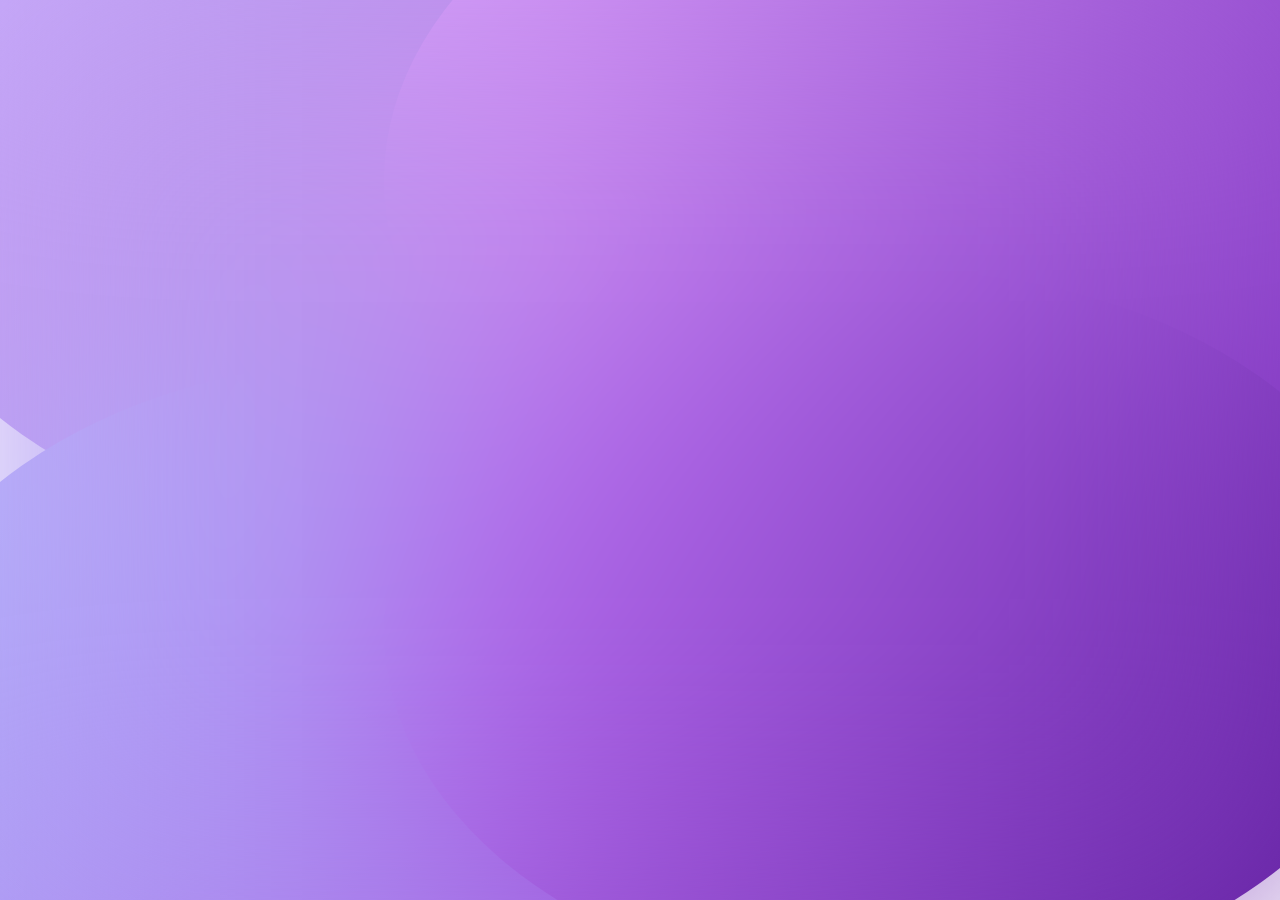
==== index.html @ c3213ffa "added bg" ====
<!DOCTYPE html>
<html lang="en">
<head>
  <meta charset="UTF-8">
  <meta name="viewport" content="width=device-width, initial-scale=1.0">
  <link rel="stylesheet" href="style.css">
  <title>Document</title>
</head>
<body>
  <div class="container">
    <div id="up"></div>
    <div id="down"></div>
    <div id="left"></div>
    <div id="right"></div>
  </div>
  
</body>
</html>
---- style.css ----
.container{
  width:100vw;
  height:100vh;
  position: fixed;
  left: 0;
  top:0;
  overflow: hidden;
  z-index: -1;
}

#up,#down,#left,#right{
  position: absolute;
  border-radius: 50%;
  animation: gradient 3s ease-in-out infinite;
}

@keyframes gradient{
  0%{ transform: scale(1); }
  50%{ transform: scale(2); }
  100%{ transform: scale(1); }
}

/* Soft lavender + violet tones matching page */

#up{
  height: 80%;
  width: 80%;
  background-image: linear-gradient(120deg,#cdb4ff,#a06cd5);
  top:-20%;
  left:-10%;
}

#down{
  height: 80%;
  width: 80%;
  background-image: linear-gradient(120deg,#b8c0ff,#9d4edd);
  bottom:-20%;
  left:-10%;
}

#left{
  height: 80%;
  width: 80%;
  background-image: linear-gradient(120deg,#e0aaff,#7b2cbf);
  right:-10%;
  top:-20%;
}

#right{
  height: 80%;
  width: 80%;
  background-image: linear-gradient(120deg,#c77dff,#5a189a);
  bottom:-10%;
  right:-10%;
}

.container::after{
  position: absolute;
  content: "";  
  width: 100%;
  height: 100%;
  backdrop-filter: blur(120px);
}
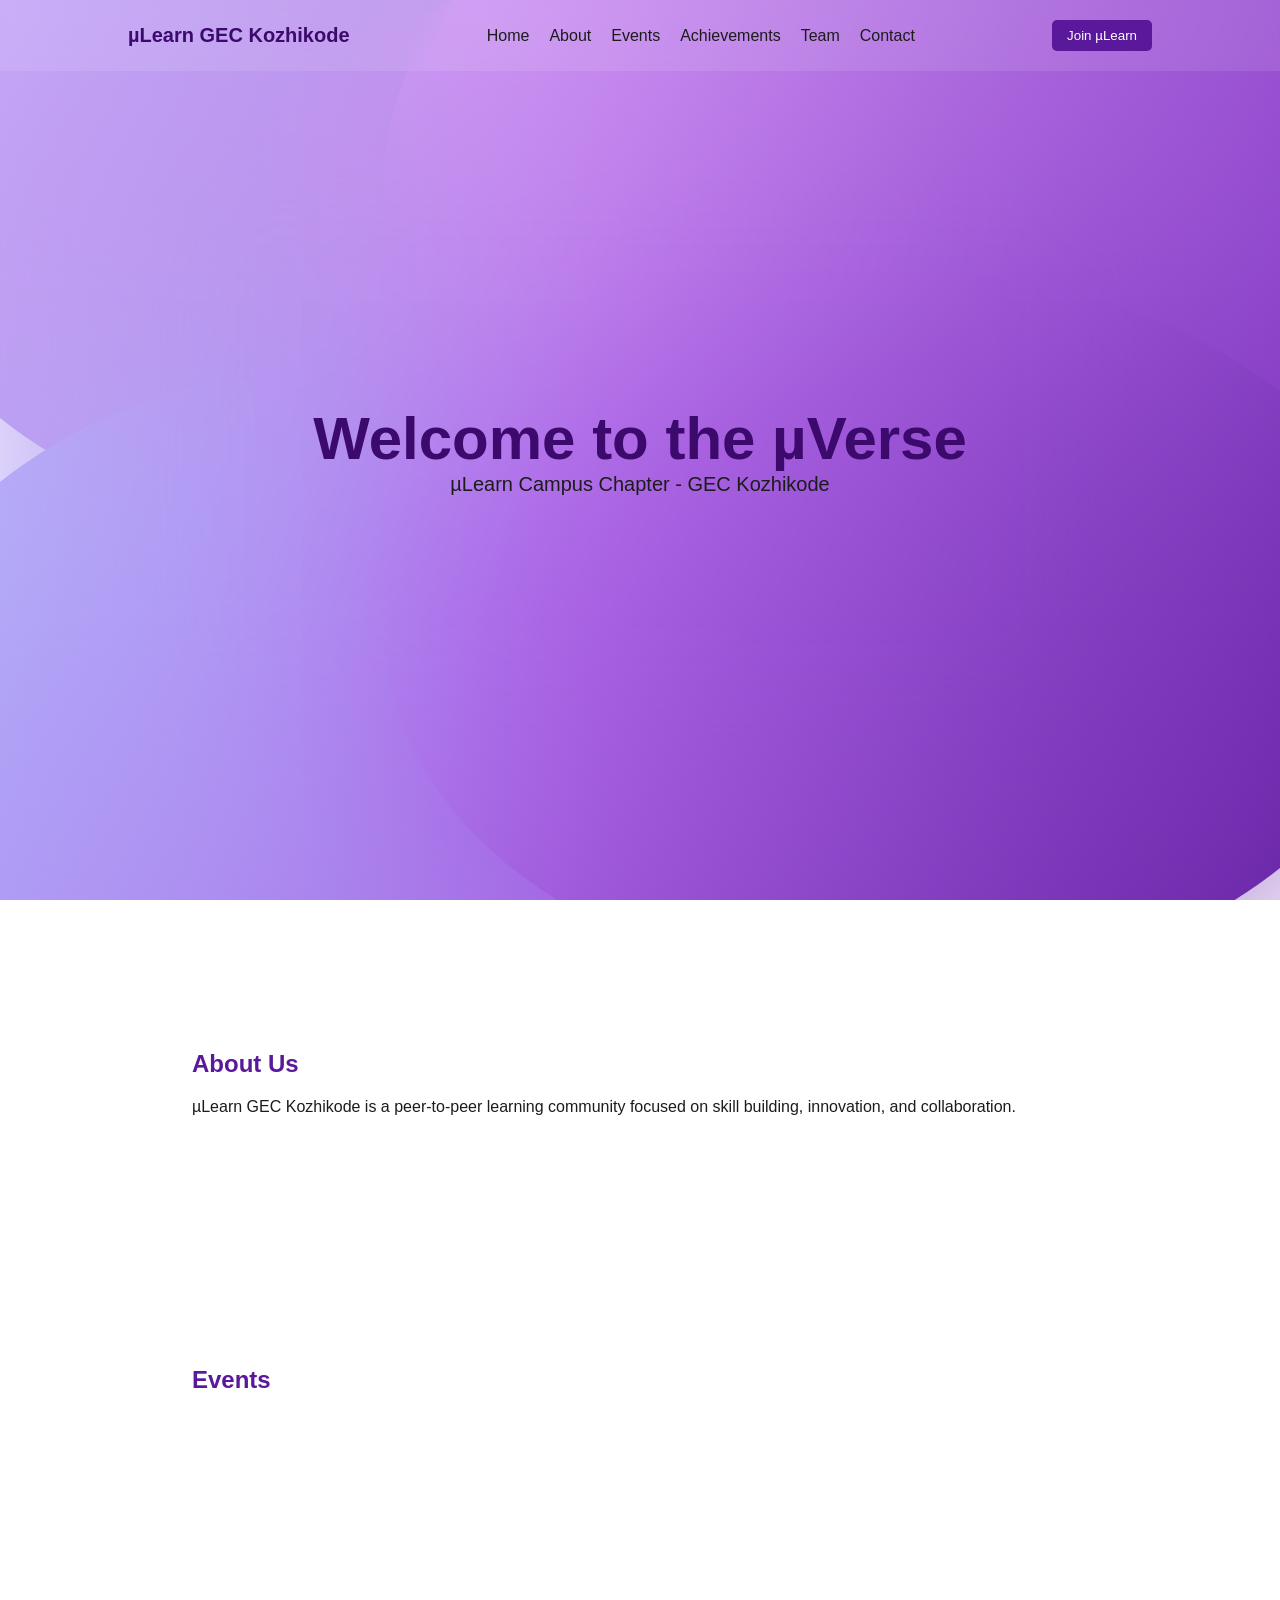
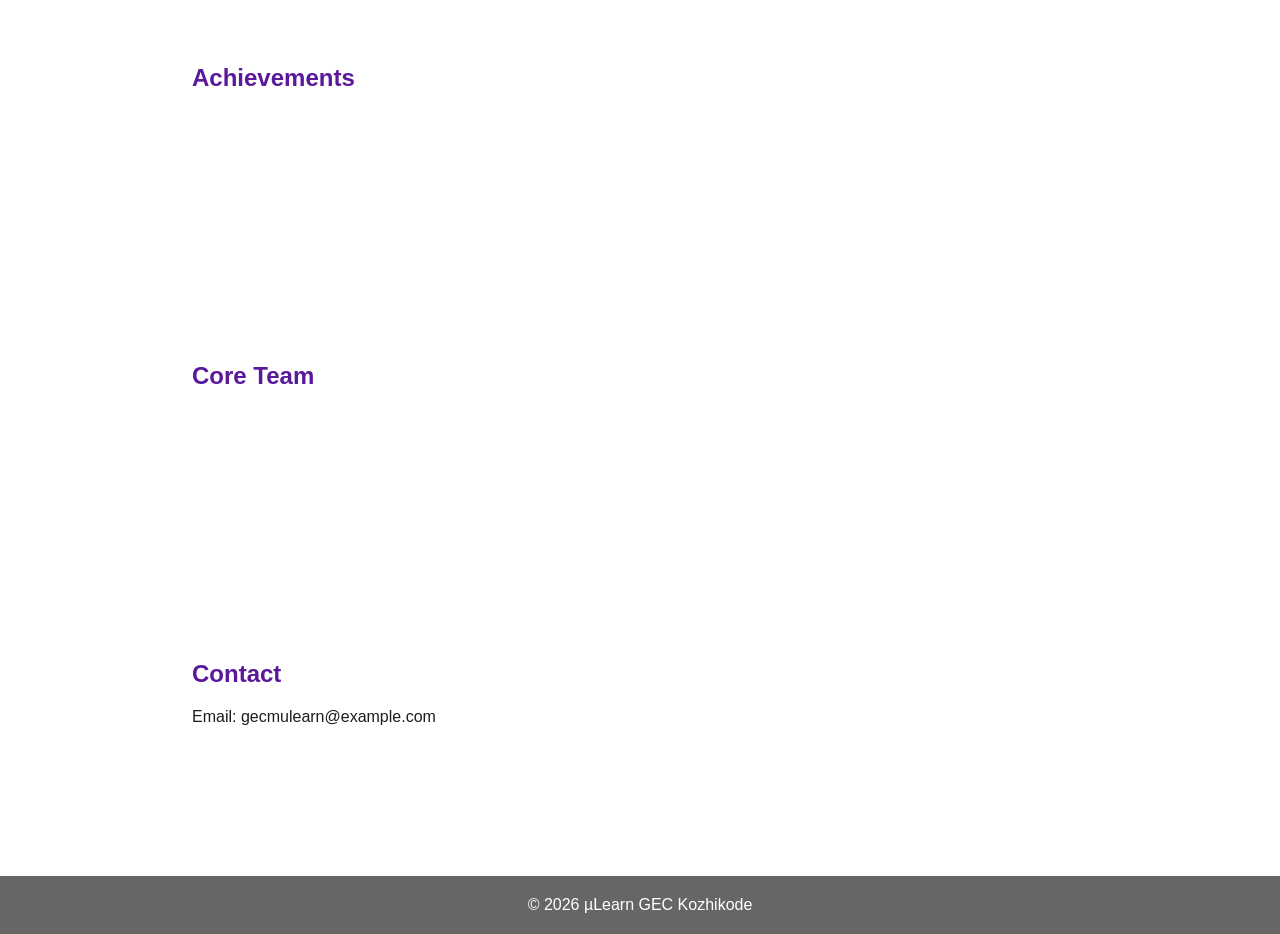
==== commit 633f25d8: "added basic structure" ====
--- a/index.html
+++ b/index.html
@@ -2,17 +2,79 @@
 <html lang="en">
 <head>
   <meta charset="UTF-8">
+  <title>µLearn GEC Kozhikode</title>
   <meta name="viewport" content="width=device-width, initial-scale=1.0">
   <link rel="stylesheet" href="style.css">
-  <title>Document</title>
 </head>
 <body>
+
+  <!-- Animated Background -->
   <div class="container">
     <div id="up"></div>
     <div id="down"></div>
     <div id="left"></div>
     <div id="right"></div>
   </div>
-  
+
+  <!-- Navigation -->
+  <header>
+    <nav class="navbar">
+      <div class="logo">µLearn GEC Kozhikode</div>
+      <ul class="nav-links">
+        <li><a href="#home">Home</a></li>
+        <li><a href="#about">About</a></li>
+        <li><a href="#events">Events</a></li>
+        <li><a href="#achievements">Achievements</a></li>
+        <li><a href="#team">Team</a></li>
+        <li><a href="#contact">Contact</a></li>
+      </ul>
+      <button class="join-btn">Join µLearn</button>
+    </nav>
+  </header>
+
+  <!-- Hero -->
+  <section id="home" class="hero">
+    <h1>Welcome to the µVerse</h1>
+    <p>µLearn Campus Chapter - GEC Kozhikode</p>
+  </section>
+
+  <!-- About -->
+  <section id="about" class="section glass">
+    <h2>About Us</h2>
+    <p>
+      µLearn GEC Kozhikode is a peer-to-peer learning community focused
+      on skill building, innovation, and collaboration.
+    </p>
+  </section>
+
+  <!-- Events -->
+  <section id="events" class="section glass">
+    <h2>Events</h2>
+    <div class="card-container" id="events-container"></div>
+  </section>
+
+  <!-- Achievements -->
+  <section id="achievements" class="section glass">
+    <h2>Achievements</h2>
+    <div class="card-container" id="achievements-container"></div>
+  </section>
+
+  <!-- Team -->
+  <section id="team" class="section glass">
+    <h2>Core Team</h2>
+    <div class="card-container" id="team-container"></div>
+  </section>
+
+  <!-- Contact -->
+  <section id="contact" class="section glass">
+    <h2>Contact</h2>
+    <p>Email: gecmulearn@example.com</p>
+  </section>
+
+  <footer>
+    <p>© 2026 µLearn GEC Kozhikode</p>
+  </footer>
+
+  <script src="script.js"></script>
 </body>
 </html>
--- a/style.css
+++ b/style.css
@@ -1,3 +1,18 @@
+* {
+  margin: 0;
+  padding: 0;
+  box-sizing: border-box;
+  font-family: "Segoe UI", sans-serif;
+}
+
+body {
+  color: #1c1c1c;
+  scroll-behavior: smooth;
+  overflow-x: hidden;
+}
+
+/* ================= BACKGROUND ================= */
+
 .container{
   width:100vw;
   height:100vh;
@@ -19,8 +34,6 @@
   50%{ transform: scale(2); }
   100%{ transform: scale(1); }
 }
-
-/* Soft lavender + violet tones matching page */
 
 #up{
   height: 80%;
@@ -60,4 +73,119 @@
   width: 100%;
   height: 100%;
   backdrop-filter: blur(120px);
+}
+
+/* ================= NAVBAR ================= */
+
+.navbar {
+  display: flex;
+  justify-content: space-between;
+  align-items: center;
+  padding: 20px 10%;
+  position: fixed;
+  width: 100%;
+  z-index: 1000;
+  background: rgba(255,255,255,0.1);
+  backdrop-filter: blur(10px);
+}
+
+.logo {
+  font-weight: bold;
+  font-size: 20px;
+  color: #3c096c;
+}
+
+.nav-links {
+  list-style: none;
+  display: flex;
+  gap: 20px;
+}
+
+.nav-links a {
+  text-decoration: none;
+  color: #1c1c1c;
+  font-weight: 500;
+}
+
+.nav-links a:hover {
+  color: #5a189a;
+}
+
+.join-btn {
+  padding: 8px 15px;
+  border: none;
+  background: #5a189a;
+  color: white;
+  border-radius: 5px;
+  cursor: pointer;
+}
+
+.join-btn:hover {
+  background: #3c096c;
+}
+
+/* ================= HERO ================= */
+
+.hero {
+  height: 100vh;
+  display: flex;
+  flex-direction: column;
+  justify-content: center;
+  align-items: center;
+  text-align: center;
+}
+
+.hero h1 {
+  font-size: 60px;
+  color: #3c096c;
+}
+
+.hero p {
+  font-size: 20px;
+}
+
+/* ================= SECTIONS ================= */
+
+.section {
+  padding: 100px 10%;
+  margin: 50px 5%;
+  border-radius: 20px;
+}
+
+.glass {
+  background: rgba(255,255,255,0.2);
+  backdrop-filter: blur(20px);
+}
+
+.section h2 {
+  margin-bottom: 20px;
+  color: #5a189a;
+}
+
+/* ================= CARDS ================= */
+
+.card-container {
+  display: flex;
+  flex-wrap: wrap;
+  gap: 20px;
+}
+
+.card {
+  background: rgba(255,255,255,0.4);
+  padding: 20px;
+  border-radius: 10px;
+  flex: 1 1 250px;
+  backdrop-filter: blur(10px);
+  transition: transform 0.3s ease;
+}
+
+.card:hover {
+  transform: translateY(-10px);
+}
+
+footer {
+  text-align: center;
+  padding: 20px;
+  background: rgba(0,0,0,0.6);
+  color: white;
 }
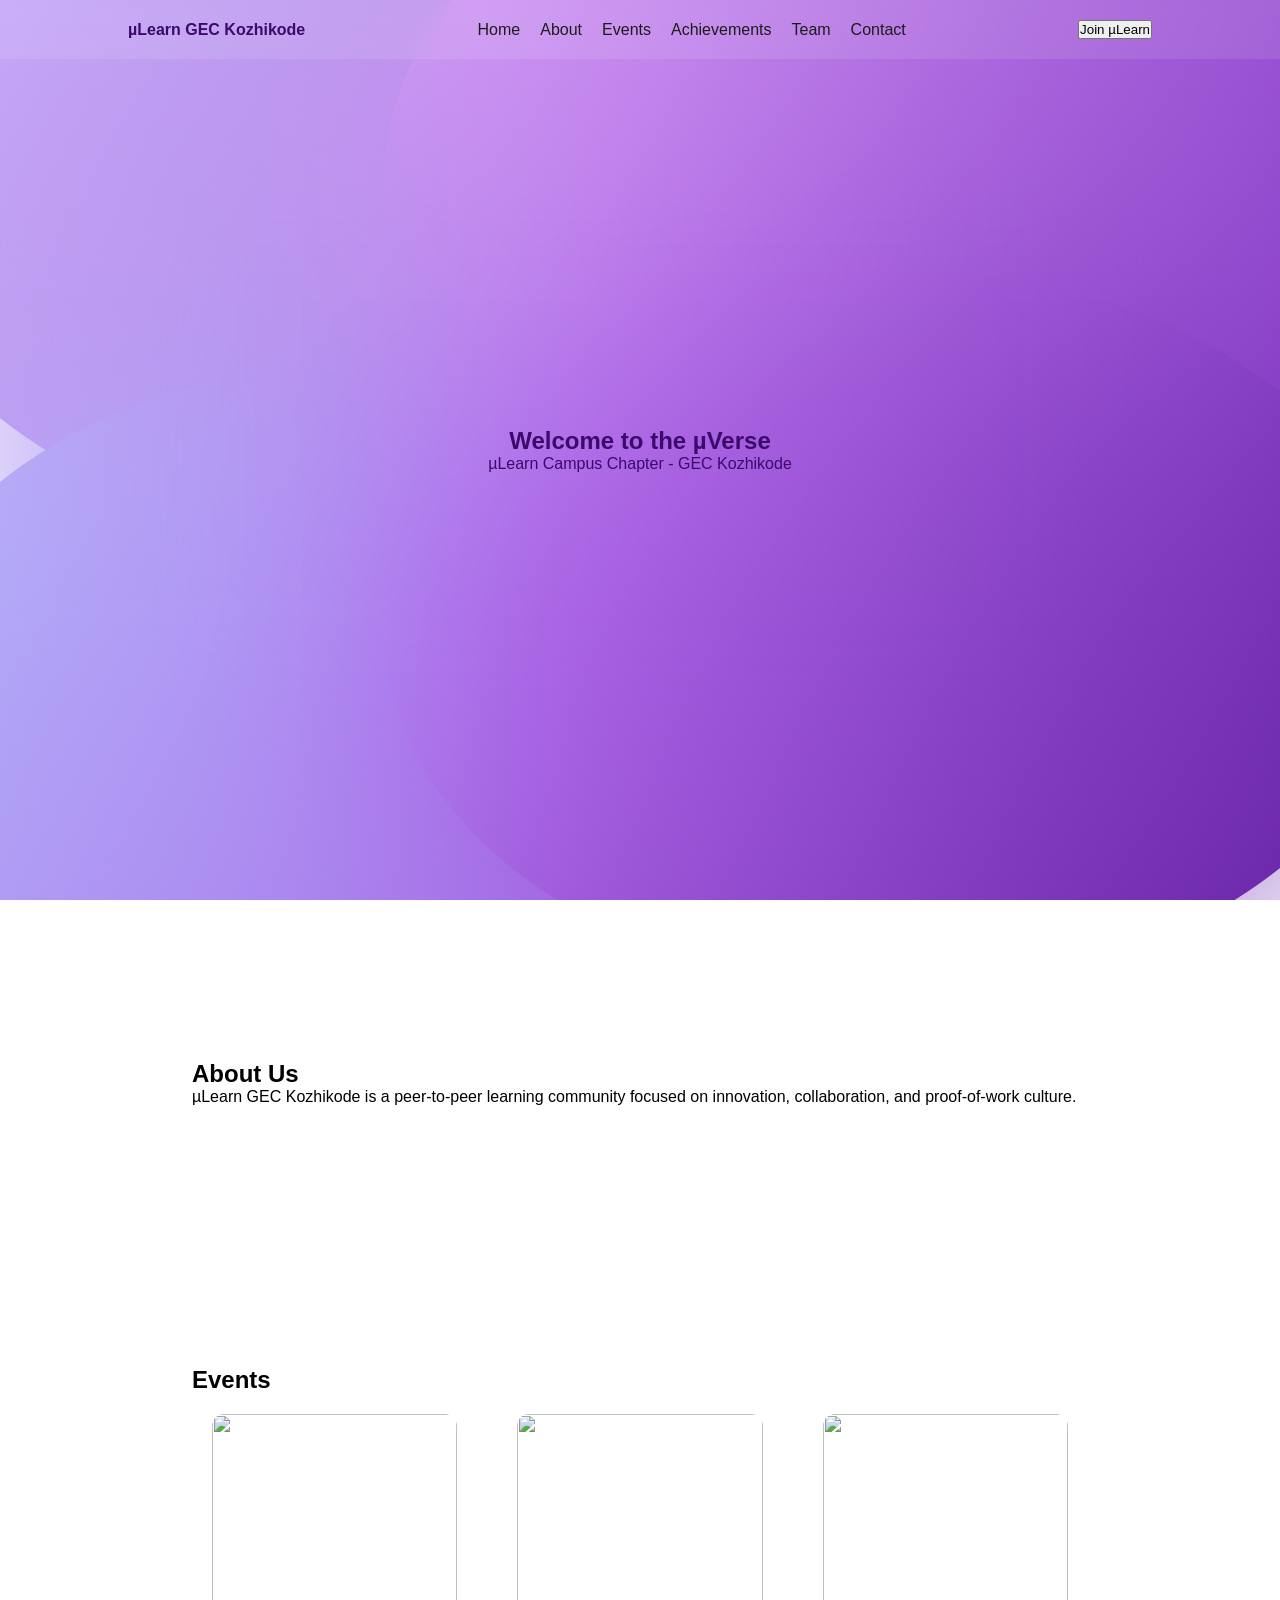
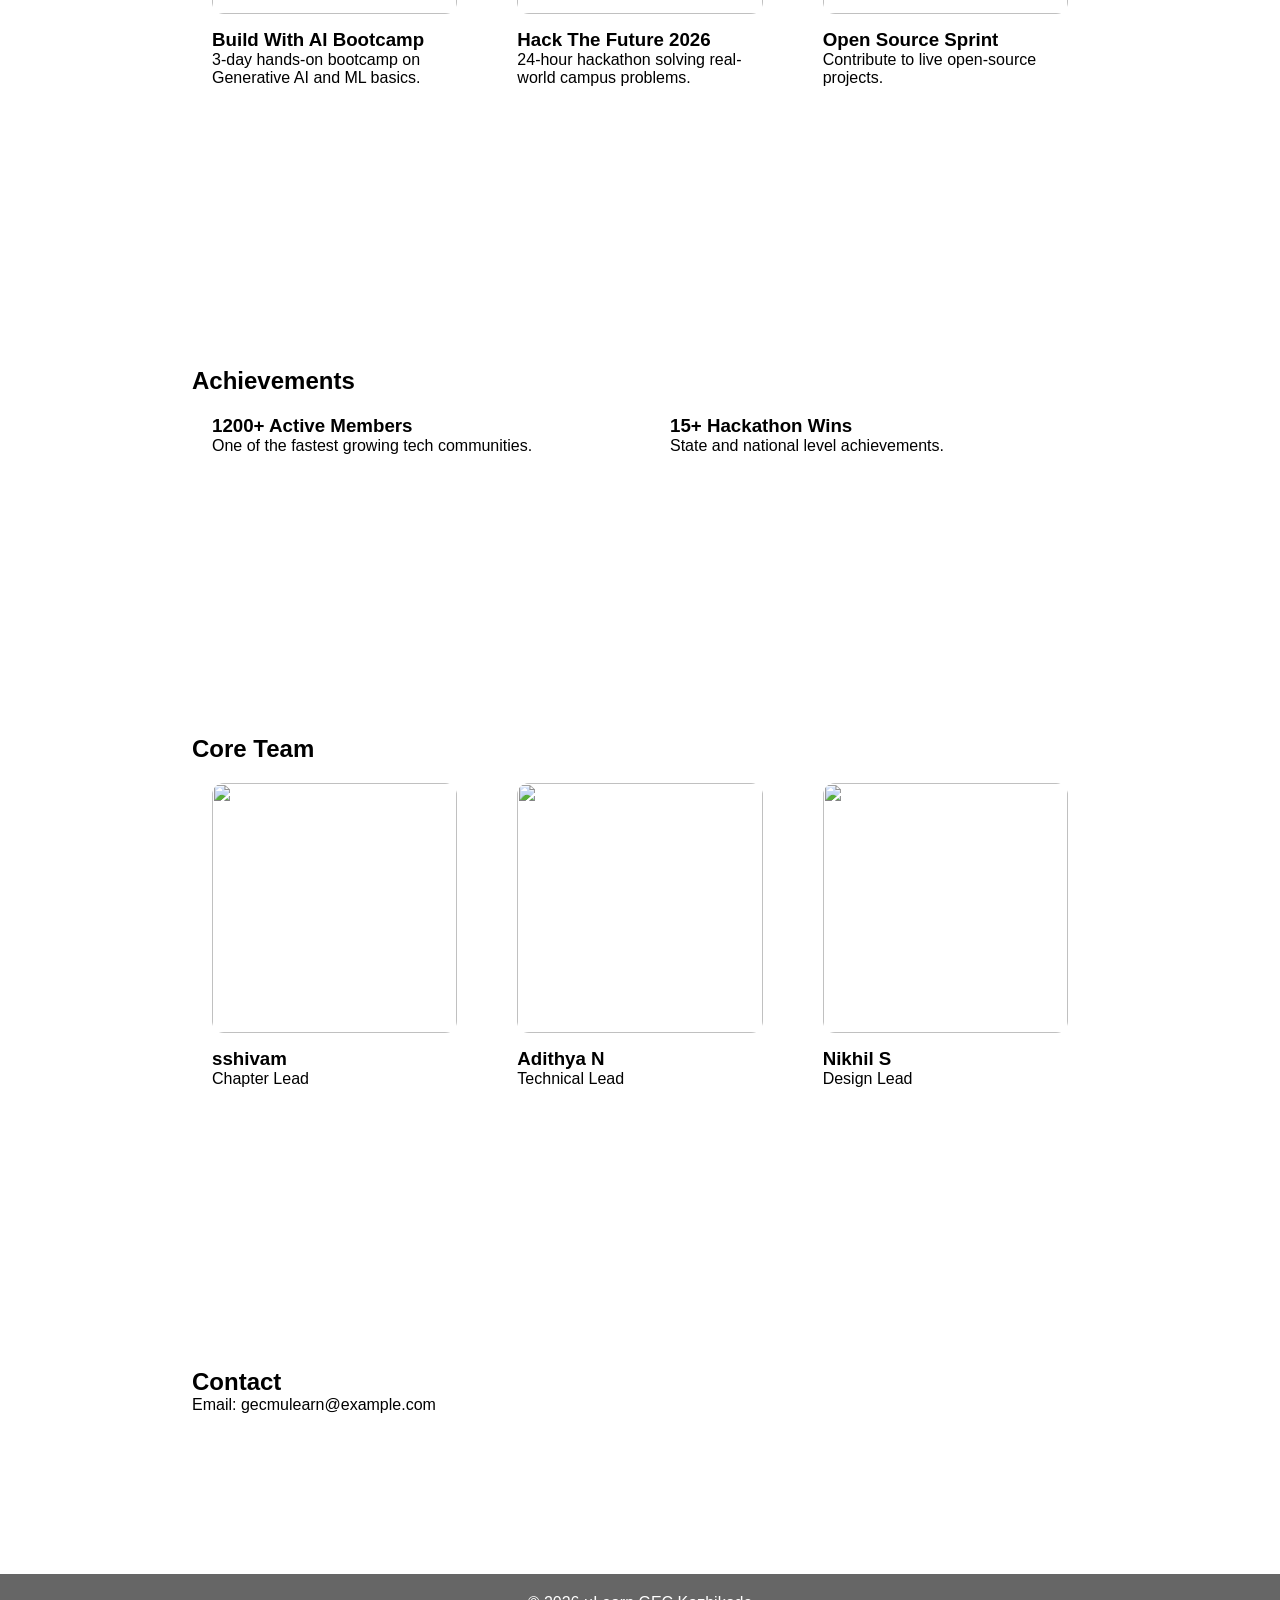
==== commit b7dee9a2: "added basic structure" ====
--- a/index.html
+++ b/index.html
@@ -43,7 +43,7 @@
     <h2>About Us</h2>
     <p>
       µLearn GEC Kozhikode is a peer-to-peer learning community focused
-      on skill building, innovation, and collaboration.
+      on innovation, collaboration, and proof-of-work culture.
     </p>
   </section>
 
--- a/style.css
+++ b/style.css
@@ -6,12 +6,11 @@
 }
 
 body {
-  color: #1c1c1c;
   scroll-behavior: smooth;
   overflow-x: hidden;
 }
 
-/* ================= BACKGROUND ================= */
+/* BACKGROUND */
 
 .container{
   width:100vw;
@@ -26,12 +25,12 @@
 #up,#down,#left,#right{
   position: absolute;
   border-radius: 50%;
-  animation: gradient 3s ease-in-out infinite;
+  animation: gradient 6s ease-in-out infinite;
 }
 
 @keyframes gradient{
   0%{ transform: scale(1); }
-  50%{ transform: scale(2); }
+  50%{ transform: scale(1.6); }
   100%{ transform: scale(1); }
 }
 
@@ -75,7 +74,7 @@
   backdrop-filter: blur(120px);
 }
 
-/* ================= NAVBAR ================= */
+/* NAVBAR */
 
 .navbar {
   display: flex;
@@ -84,14 +83,13 @@
   padding: 20px 10%;
   position: fixed;
   width: 100%;
-  z-index: 1000;
   background: rgba(255,255,255,0.1);
   backdrop-filter: blur(10px);
+  z-index: 1000;
 }
 
 .logo {
   font-weight: bold;
-  font-size: 20px;
   color: #3c096c;
 }
 
@@ -104,65 +102,32 @@
 .nav-links a {
   text-decoration: none;
   color: #1c1c1c;
-  font-weight: 500;
 }
 
-.nav-links a:hover {
-  color: #5a189a;
-}
-
-.join-btn {
-  padding: 8px 15px;
-  border: none;
-  background: #5a189a;
-  color: white;
-  border-radius: 5px;
-  cursor: pointer;
-}
-
-.join-btn:hover {
-  background: #3c096c;
-}
-
-/* ================= HERO ================= */
+/* HERO */
 
 .hero {
   height: 100vh;
   display: flex;
-  flex-direction: column;
   justify-content: center;
   align-items: center;
+  flex-direction: column;
   text-align: center;
-}
-
-.hero h1 {
-  font-size: 60px;
   color: #3c096c;
 }
 
-.hero p {
-  font-size: 20px;
-}
-
-/* ================= SECTIONS ================= */
+/* SECTIONS */
 
 .section {
   padding: 100px 10%;
-  margin: 50px 5%;
+  margin: 60px 5%;
   border-radius: 20px;
 }
 
 .glass {
-  background: rgba(255,255,255,0.2);
-  backdrop-filter: blur(20px);
+  background: rgba(255,255,255,0.25);
+  backdrop-filter: blur(25px);
 }
-
-.section h2 {
-  margin-bottom: 20px;
-  color: #5a189a;
-}
-
-/* ================= CARDS ================= */
 
 .card-container {
   display: flex;
@@ -173,14 +138,27 @@
 .card {
   background: rgba(255,255,255,0.4);
   padding: 20px;
-  border-radius: 10px;
+  border-radius: 15px;
   flex: 1 1 250px;
-  backdrop-filter: blur(10px);
-  transition: transform 0.3s ease;
+  transition: 0.3s ease;
+  overflow: hidden;
 }
 
 .card:hover {
-  transform: translateY(-10px);
+  transform: translateY(-8px);
+  box-shadow: 0 15px 35px rgba(0,0,0,0.2);
+}
+
+.card img {
+  width: 100%;
+  height: 200px;
+  object-fit: cover;
+  border-radius: 12px;
+  margin-bottom: 15px;
+}
+
+.team-card img {
+  height: 250px;
 }
 
 footer {
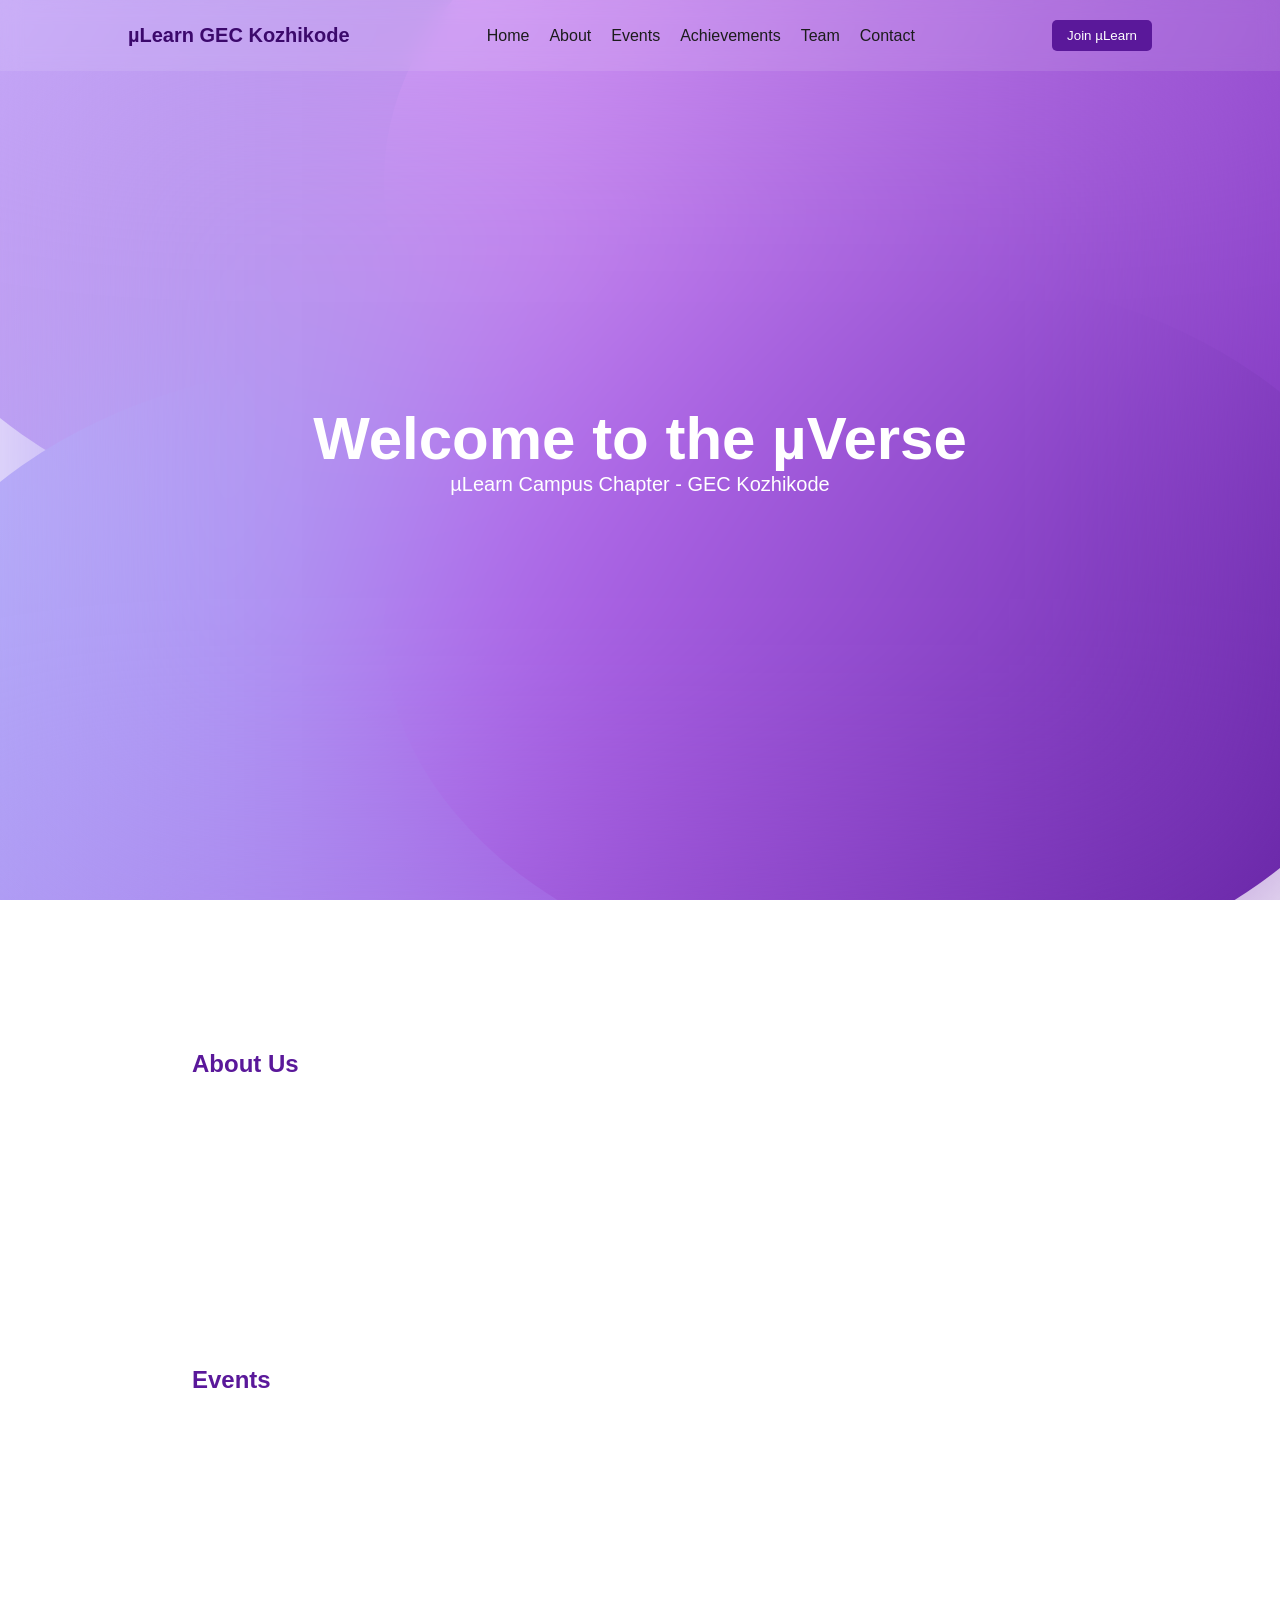
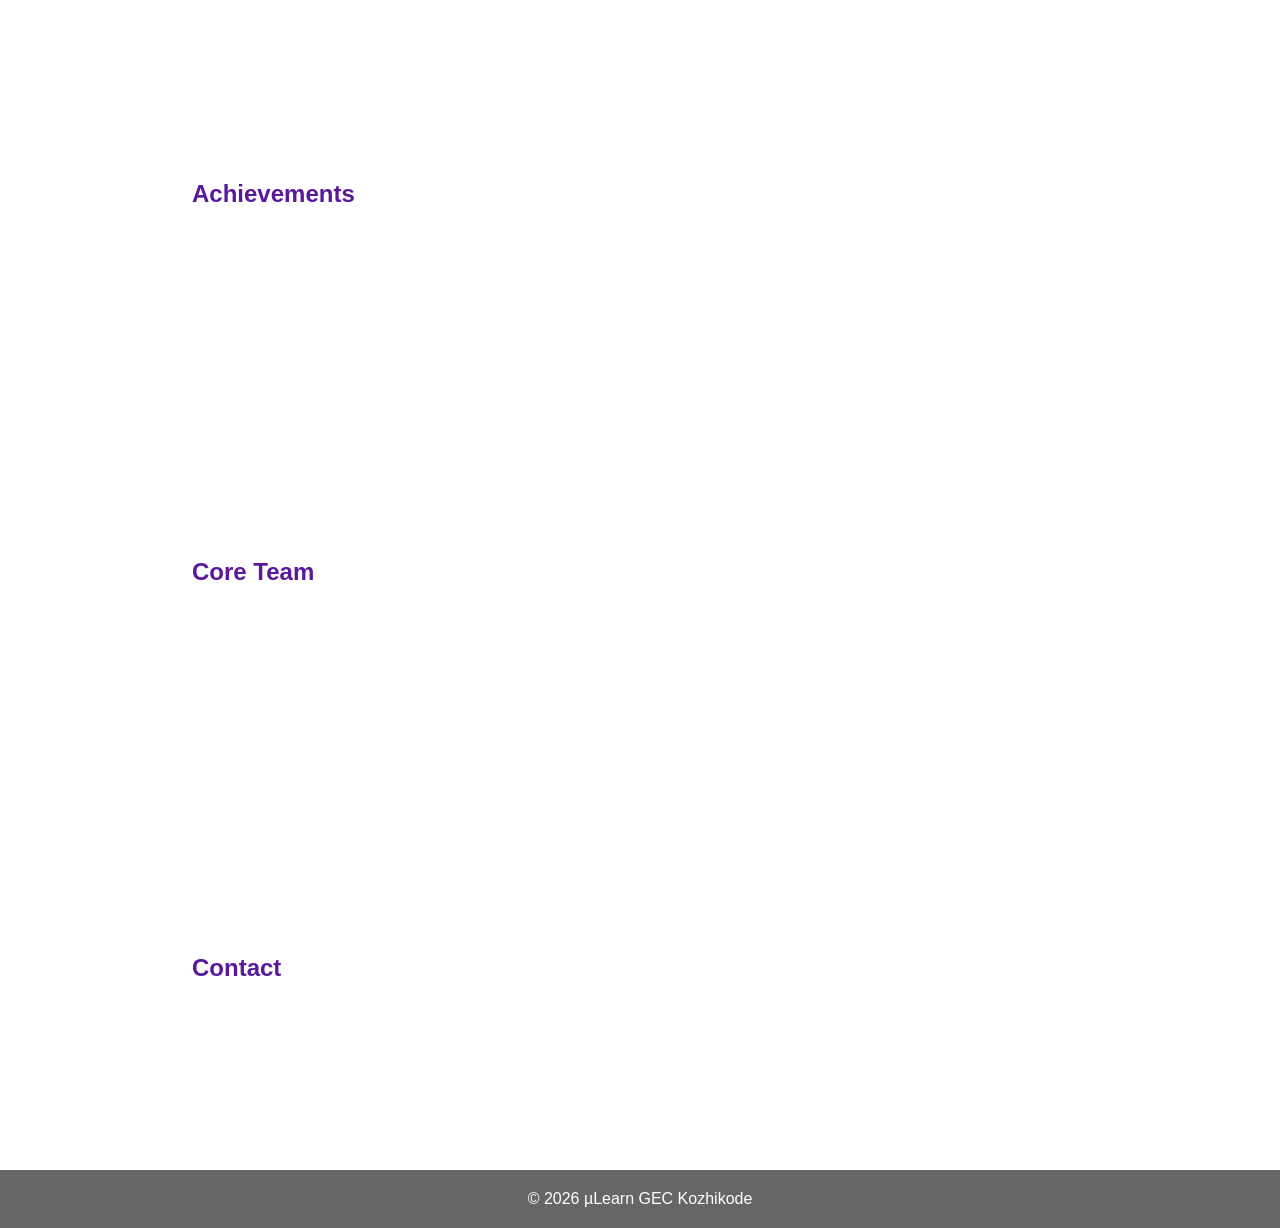
==== commit 09187167: "modified" ====
--- a/index.html
+++ b/index.html
@@ -8,7 +8,6 @@
 </head>
 <body>
 
-  <!-- Animated Background -->
   <div class="container">
     <div id="up"></div>
     <div id="down"></div>
@@ -16,7 +15,6 @@
     <div id="right"></div>
   </div>
 
-  <!-- Navigation -->
   <header>
     <nav class="navbar">
       <div class="logo">µLearn GEC Kozhikode</div>
@@ -32,40 +30,34 @@
     </nav>
   </header>
 
-  <!-- Hero -->
   <section id="home" class="hero">
     <h1>Welcome to the µVerse</h1>
     <p>µLearn Campus Chapter - GEC Kozhikode</p>
   </section>
 
-  <!-- About -->
   <section id="about" class="section glass">
     <h2>About Us</h2>
     <p>
       µLearn GEC Kozhikode is a peer-to-peer learning community focused
-      on innovation, collaboration, and proof-of-work culture.
+      on skill building, innovation, and collaboration.
     </p>
   </section>
 
-  <!-- Events -->
   <section id="events" class="section glass">
     <h2>Events</h2>
     <div class="card-container" id="events-container"></div>
   </section>
 
-  <!-- Achievements -->
   <section id="achievements" class="section glass">
     <h2>Achievements</h2>
     <div class="card-container" id="achievements-container"></div>
   </section>
 
-  <!-- Team -->
   <section id="team" class="section glass">
     <h2>Core Team</h2>
     <div class="card-container" id="team-container"></div>
   </section>
 
-  <!-- Contact -->
   <section id="contact" class="section glass">
     <h2>Contact</h2>
     <p>Email: gecmulearn@example.com</p>
--- a/style.css
+++ b/style.css
@@ -6,11 +6,12 @@
 }
 
 body {
+  color: #ffffff;
   scroll-behavior: smooth;
   overflow-x: hidden;
 }
 
-/* BACKGROUND */
+/* ================= BACKGROUND ================= */
 
 .container{
   width:100vw;
@@ -25,12 +26,12 @@
 #up,#down,#left,#right{
   position: absolute;
   border-radius: 50%;
-  animation: gradient 6s ease-in-out infinite;
+  animation: gradient 3s ease-in-out infinite;
 }
 
 @keyframes gradient{
   0%{ transform: scale(1); }
-  50%{ transform: scale(1.6); }
+  50%{ transform: scale(2); }
   100%{ transform: scale(1); }
 }
 
@@ -74,7 +75,7 @@
   backdrop-filter: blur(120px);
 }
 
-/* NAVBAR */
+/* ================= NAVBAR ================= */
 
 .navbar {
   display: flex;
@@ -83,13 +84,14 @@
   padding: 20px 10%;
   position: fixed;
   width: 100%;
+  z-index: 1000;
   background: rgba(255,255,255,0.1);
   backdrop-filter: blur(10px);
-  z-index: 1000;
 }
 
 .logo {
   font-weight: bold;
+  font-size: 20px;
   color: #3c096c;
 }
 
@@ -102,32 +104,66 @@
 .nav-links a {
   text-decoration: none;
   color: #1c1c1c;
+  font-weight: 500;
 }
 
-/* HERO */
+.nav-links a:hover {
+  color: #5a189a;
+}
+
+.join-btn {
+  padding: 8px 15px;
+  border: none;
+  background: #5a189a;
+  color: white;
+  border-radius: 5px;
+  cursor: pointer;
+}
+
+.join-btn:hover {
+  background: #3c096c;
+}
+
+/* ================= HERO ================= */
 
 .hero {
   height: 100vh;
   display: flex;
+  flex-direction: column;
   justify-content: center;
   align-items: center;
-  flex-direction: column;
   text-align: center;
-  color: #3c096c;
 }
 
-/* SECTIONS */
+.hero h1 {
+  font-size: 60px;
+  color: #ffffff;
+}
+
+.hero p {
+  font-size: 20px;
+}
+
+
+/* ================= SECTIONS ================= */
 
 .section {
   padding: 100px 10%;
-  margin: 60px 5%;
+  margin: 50px 5%;
   border-radius: 20px;
 }
 
 .glass {
-  background: rgba(255,255,255,0.25);
-  backdrop-filter: blur(25px);
+  background: rgba(255,255,255,0.2);
+  backdrop-filter: blur(20px);
 }
+
+.section h2 {
+  margin-bottom: 20px;
+  color: #5a189a;
+}
+
+/* ================= CARDS ================= */
 
 .card-container {
   display: flex;
@@ -138,27 +174,14 @@
 .card {
   background: rgba(255,255,255,0.4);
   padding: 20px;
-  border-radius: 15px;
+  border-radius: 10px;
   flex: 1 1 250px;
-  transition: 0.3s ease;
-  overflow: hidden;
+  backdrop-filter: blur(10px);
+  transition: transform 0.3s ease;
 }
 
 .card:hover {
-  transform: translateY(-8px);
-  box-shadow: 0 15px 35px rgba(0,0,0,0.2);
-}
-
-.card img {
-  width: 100%;
-  height: 200px;
-  object-fit: cover;
-  border-radius: 12px;
-  margin-bottom: 15px;
-}
-
-.team-card img {
-  height: 250px;
+  transform: translateY(-10px);
 }
 
 footer {
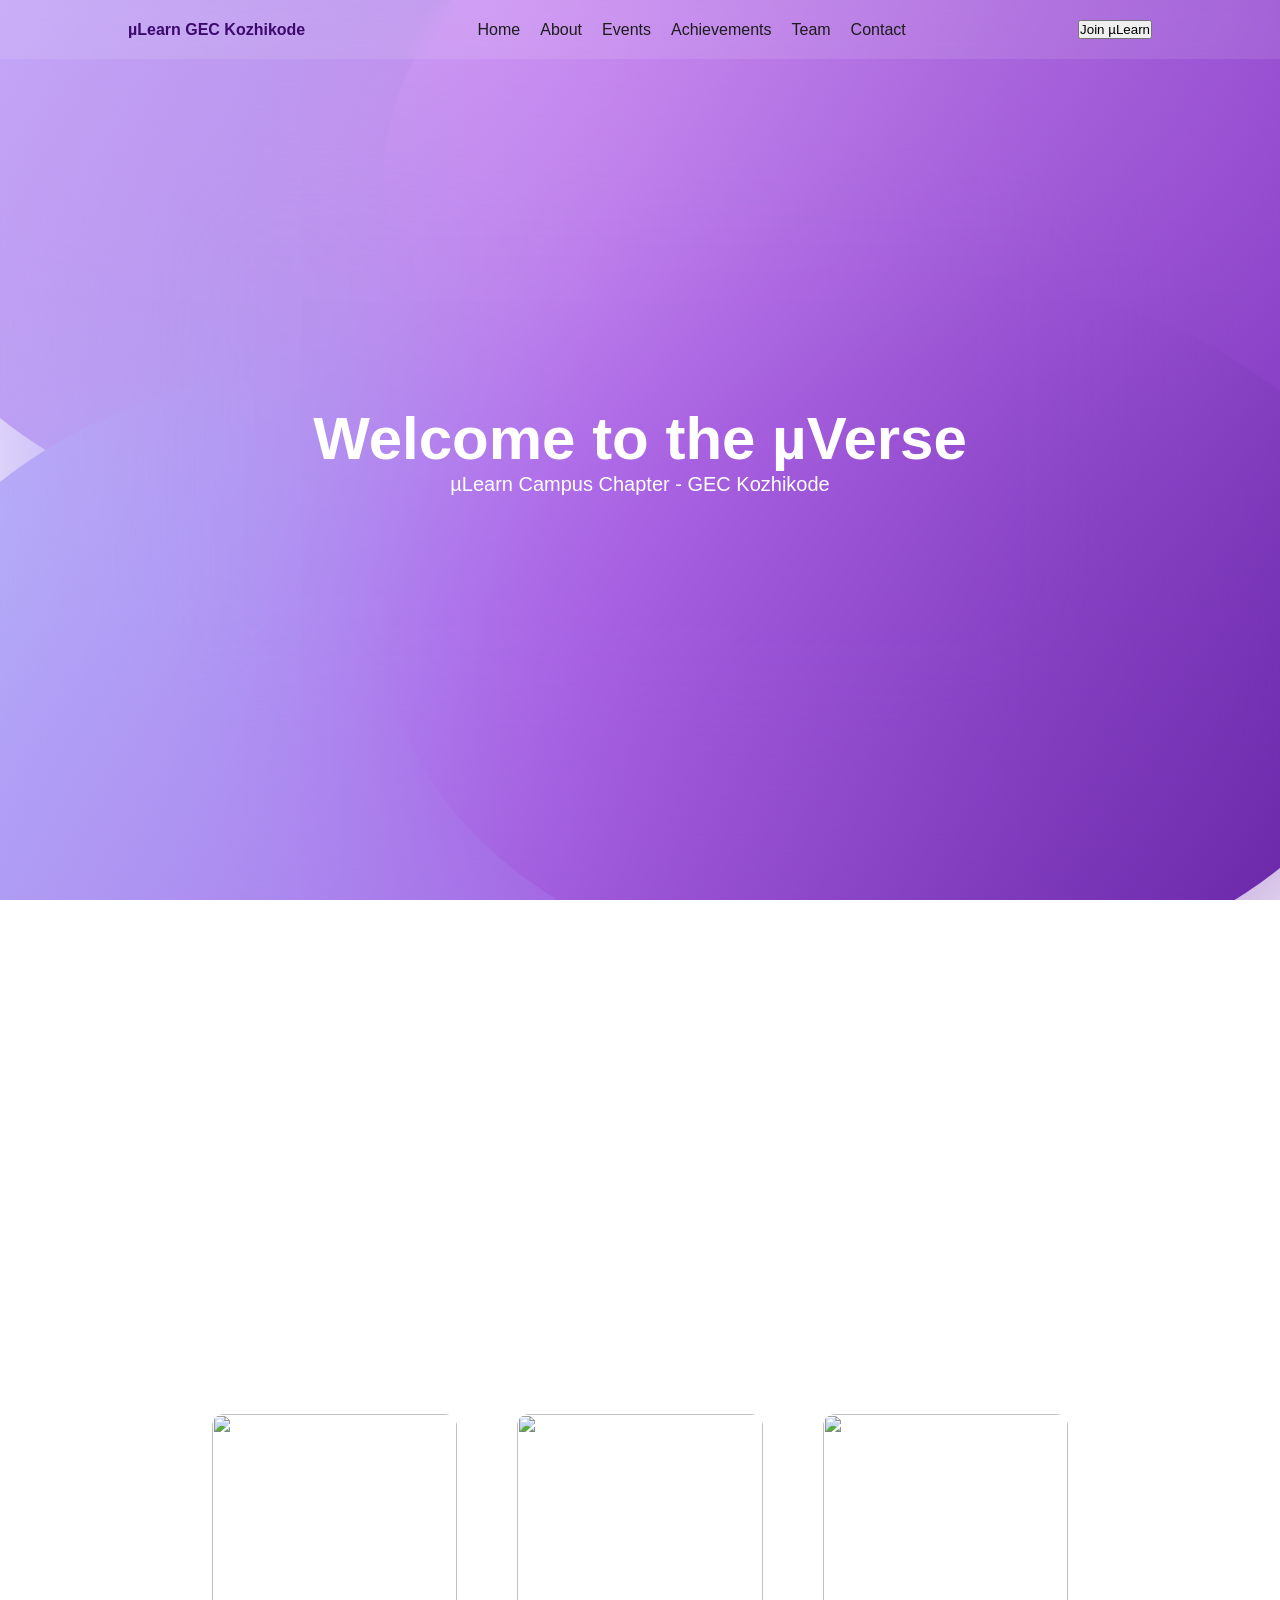
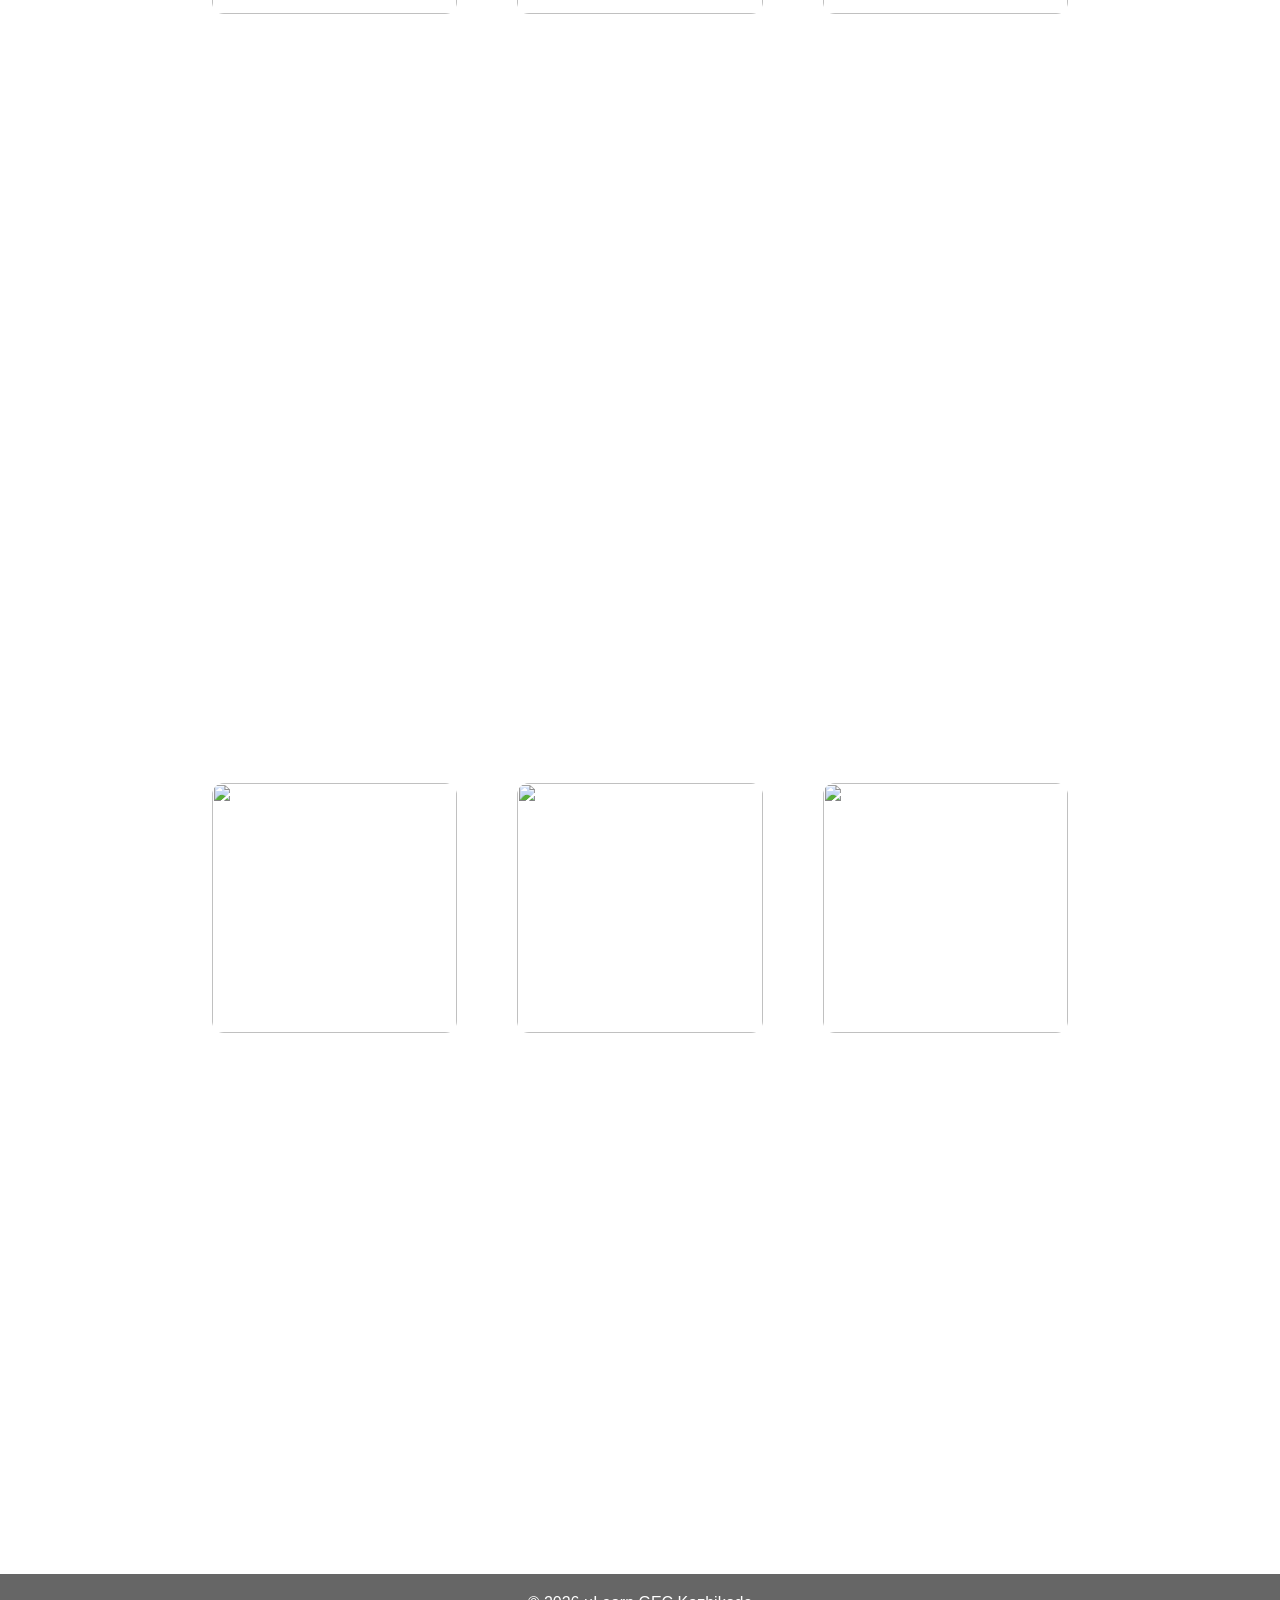
==== commit 503a42fe: "changes" ====
--- a/index.html
+++ b/index.html
@@ -39,7 +39,7 @@
     <h2>About Us</h2>
     <p>
       µLearn GEC Kozhikode is a peer-to-peer learning community focused
-      on skill building, innovation, and collaboration.
+      on innovation, collaboration, and proof-of-work culture.
     </p>
   </section>
 
--- a/style.css
+++ b/style.css
@@ -11,7 +11,7 @@
   overflow-x: hidden;
 }
 
-/* ================= BACKGROUND ================= */
+
 
 .container{
   width:100vw;
@@ -26,12 +26,12 @@
 #up,#down,#left,#right{
   position: absolute;
   border-radius: 50%;
-  animation: gradient 3s ease-in-out infinite;
+  animation: gradient 6s ease-in-out infinite;
 }
 
 @keyframes gradient{
   0%{ transform: scale(1); }
-  50%{ transform: scale(2); }
+  50%{ transform: scale(1.6); }
   100%{ transform: scale(1); }
 }
 
@@ -75,7 +75,7 @@
   backdrop-filter: blur(120px);
 }
 
-/* ================= NAVBAR ================= */
+/* NAVBAR */
 
 .navbar {
   display: flex;
@@ -84,14 +84,13 @@
   padding: 20px 10%;
   position: fixed;
   width: 100%;
-  z-index: 1000;
   background: rgba(255,255,255,0.1);
   backdrop-filter: blur(10px);
+  z-index: 1000;
 }
 
 .logo {
   font-weight: bold;
-  font-size: 20px;
   color: #3c096c;
 }
 
@@ -104,35 +103,18 @@
 .nav-links a {
   text-decoration: none;
   color: #1c1c1c;
-  font-weight: 500;
 }
 
-.nav-links a:hover {
-  color: #5a189a;
-}
-
-.join-btn {
-  padding: 8px 15px;
-  border: none;
-  background: #5a189a;
-  color: white;
-  border-radius: 5px;
-  cursor: pointer;
-}
-
-.join-btn:hover {
-  background: #3c096c;
-}
-
-/* ================= HERO ================= */
+/* HERO */
 
 .hero {
   height: 100vh;
   display: flex;
-  flex-direction: column;
   justify-content: center;
   align-items: center;
+  flex-direction: column;
   text-align: center;
+
 }
 
 .hero h1 {
@@ -145,25 +127,17 @@
 }
 
 
-/* ================= SECTIONS ================= */
 
 .section {
   padding: 100px 10%;
-  margin: 50px 5%;
+  margin: 60px 5%;
   border-radius: 20px;
 }
 
 .glass {
-  background: rgba(255,255,255,0.2);
-  backdrop-filter: blur(20px);
+  background: rgba(255,255,255,0.25);
+  backdrop-filter: blur(25px);
 }
-
-.section h2 {
-  margin-bottom: 20px;
-  color: #5a189a;
-}
-
-/* ================= CARDS ================= */
 
 .card-container {
   display: flex;
@@ -174,14 +148,27 @@
 .card {
   background: rgba(255,255,255,0.4);
   padding: 20px;
-  border-radius: 10px;
+  border-radius: 15px;
   flex: 1 1 250px;
-  backdrop-filter: blur(10px);
-  transition: transform 0.3s ease;
+  transition: 0.3s ease;
+  overflow: hidden;
 }
 
 .card:hover {
-  transform: translateY(-10px);
+  transform: translateY(-8px);
+  box-shadow: 0 15px 35px rgba(0,0,0,0.2);
+}
+
+.card img {
+  width: 100%;
+  height: 200px;
+  object-fit: cover;
+  border-radius: 12px;
+  margin-bottom: 15px;
+}
+
+.team-card img {
+  height: 250px;
 }
 
 footer {
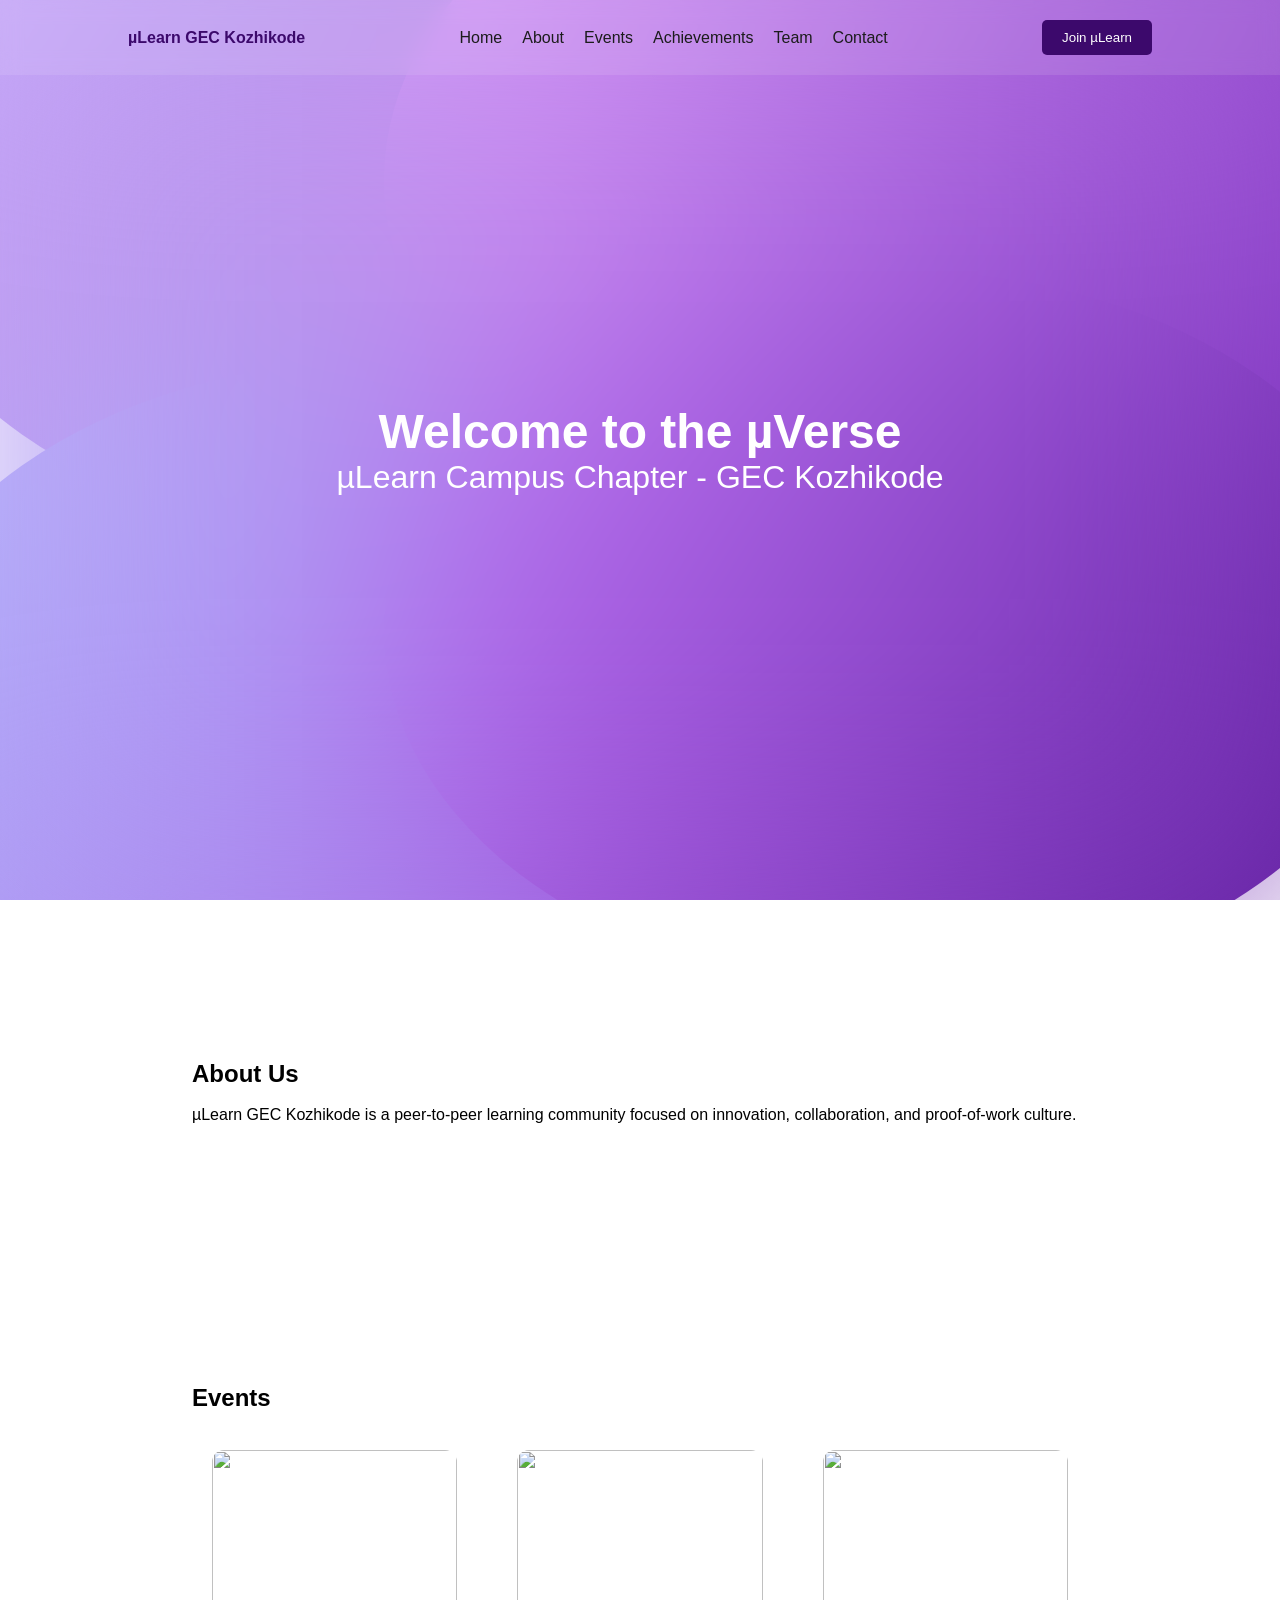
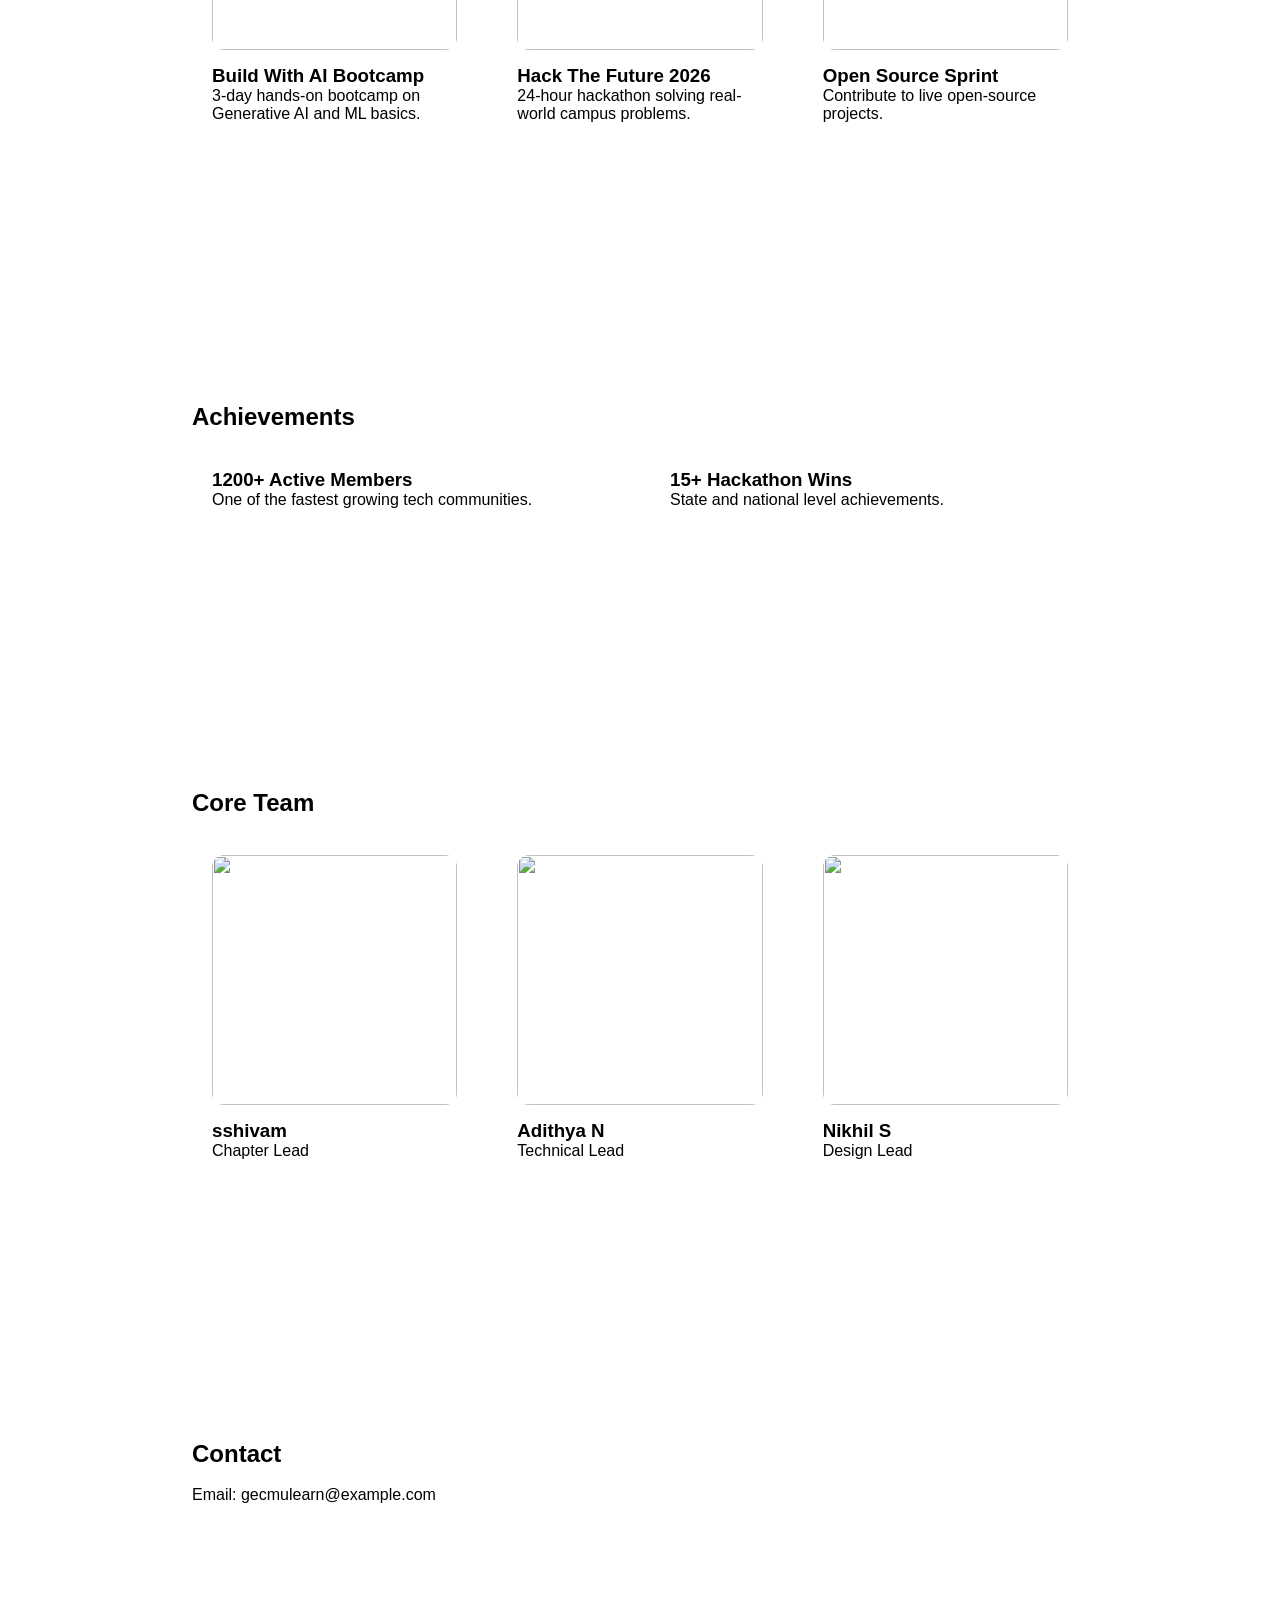
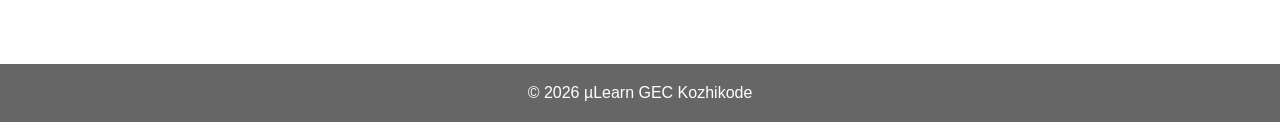
==== commit fa8f92a0: "added basic structure" ====
--- a/index.html
+++ b/index.html
@@ -8,6 +8,7 @@
 </head>
 <body>
 
+  <!-- Animated Background -->
   <div class="container">
     <div id="up"></div>
     <div id="down"></div>
@@ -15,6 +16,7 @@
     <div id="right"></div>
   </div>
 
+  <!-- Navigation -->
   <header>
     <nav class="navbar">
       <div class="logo">µLearn GEC Kozhikode</div>
@@ -30,36 +32,43 @@
     </nav>
   </header>
 
+  <!-- Hero -->
   <section id="home" class="hero">
     <h1>Welcome to the µVerse</h1>
     <p>µLearn Campus Chapter - GEC Kozhikode</p>
   </section>
 
+  <!-- About -->
   <section id="about" class="section glass">
     <h2>About Us</h2>
+    <br>
     <p>
       µLearn GEC Kozhikode is a peer-to-peer learning community focused
       on innovation, collaboration, and proof-of-work culture.
     </p>
   </section>
 
+  <!-- Events -->
   <section id="events" class="section glass">
-    <h2>Events</h2>
+    <h2>Events</h2><br>
     <div class="card-container" id="events-container"></div>
   </section>
 
+  <!-- Achievements -->
   <section id="achievements" class="section glass">
-    <h2>Achievements</h2>
+    <h2>Achievements</h2><br>
     <div class="card-container" id="achievements-container"></div>
   </section>
 
+  <!-- Team -->
   <section id="team" class="section glass">
-    <h2>Core Team</h2>
+    <h2>Core Team</h2><br>
     <div class="card-container" id="team-container"></div>
   </section>
 
+  <!-- Contact -->
   <section id="contact" class="section glass">
-    <h2>Contact</h2>
+    <h2>Contact</h2><br>
     <p>Email: gecmulearn@example.com</p>
   </section>
 
--- a/style.css
+++ b/style.css
@@ -6,12 +6,11 @@
 }
 
 body {
-  color: #ffffff;
   scroll-behavior: smooth;
   overflow-x: hidden;
 }
 
-
+/* BACKGROUND */
 
 .container{
   width:100vw;
@@ -26,7 +25,7 @@
 #up,#down,#left,#right{
   position: absolute;
   border-radius: 50%;
-  animation: gradient 6s ease-in-out infinite;
+  animation: gradient 2s ease-in-out infinite;
 }
 
 @keyframes gradient{
@@ -88,6 +87,19 @@
   backdrop-filter: blur(10px);
   z-index: 1000;
 }
+.join-btn {
+  padding: 10px 20px;
+  background-color: #3c096c;
+  color: white;
+  border: none;
+  border-radius: 5px;
+  cursor: pointer;
+  transition: background-color 0.3s ease;
+}
+.join-btn:hover {
+  background-color: #33085d;
+  transform: scale(1.01);
+}
 
 .logo {
   font-weight: bold;
@@ -114,19 +126,11 @@
   align-items: center;
   flex-direction: column;
   text-align: center;
-
+  color: white;
+  font-size: xx-large;
 }
 
-.hero h1 {
-  font-size: 60px;
-  color: #ffffff;
-}
-
-.hero p {
-  font-size: 20px;
-}
-
-
+/* SECTIONS */
 
 .section {
   padding: 100px 10%;
@@ -176,4 +180,4 @@
   padding: 20px;
   background: rgba(0,0,0,0.6);
   color: white;
-}+}
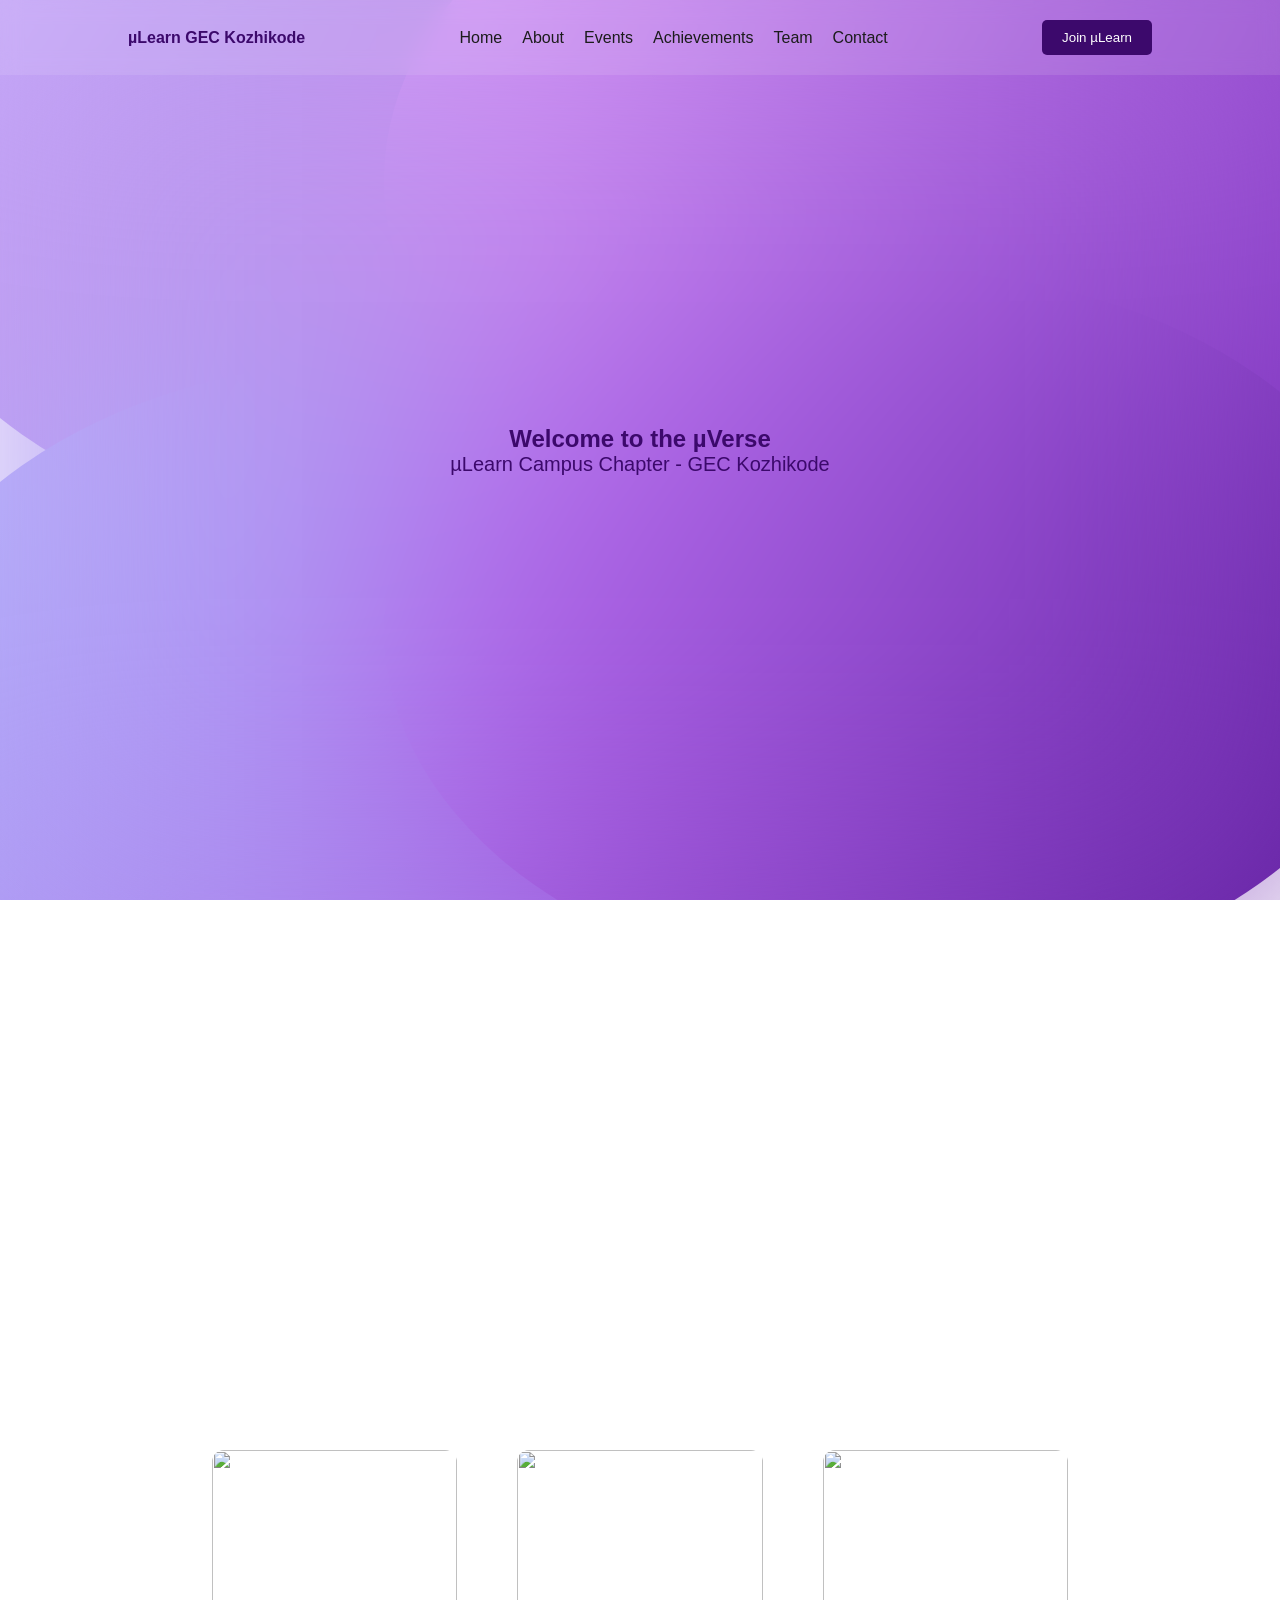
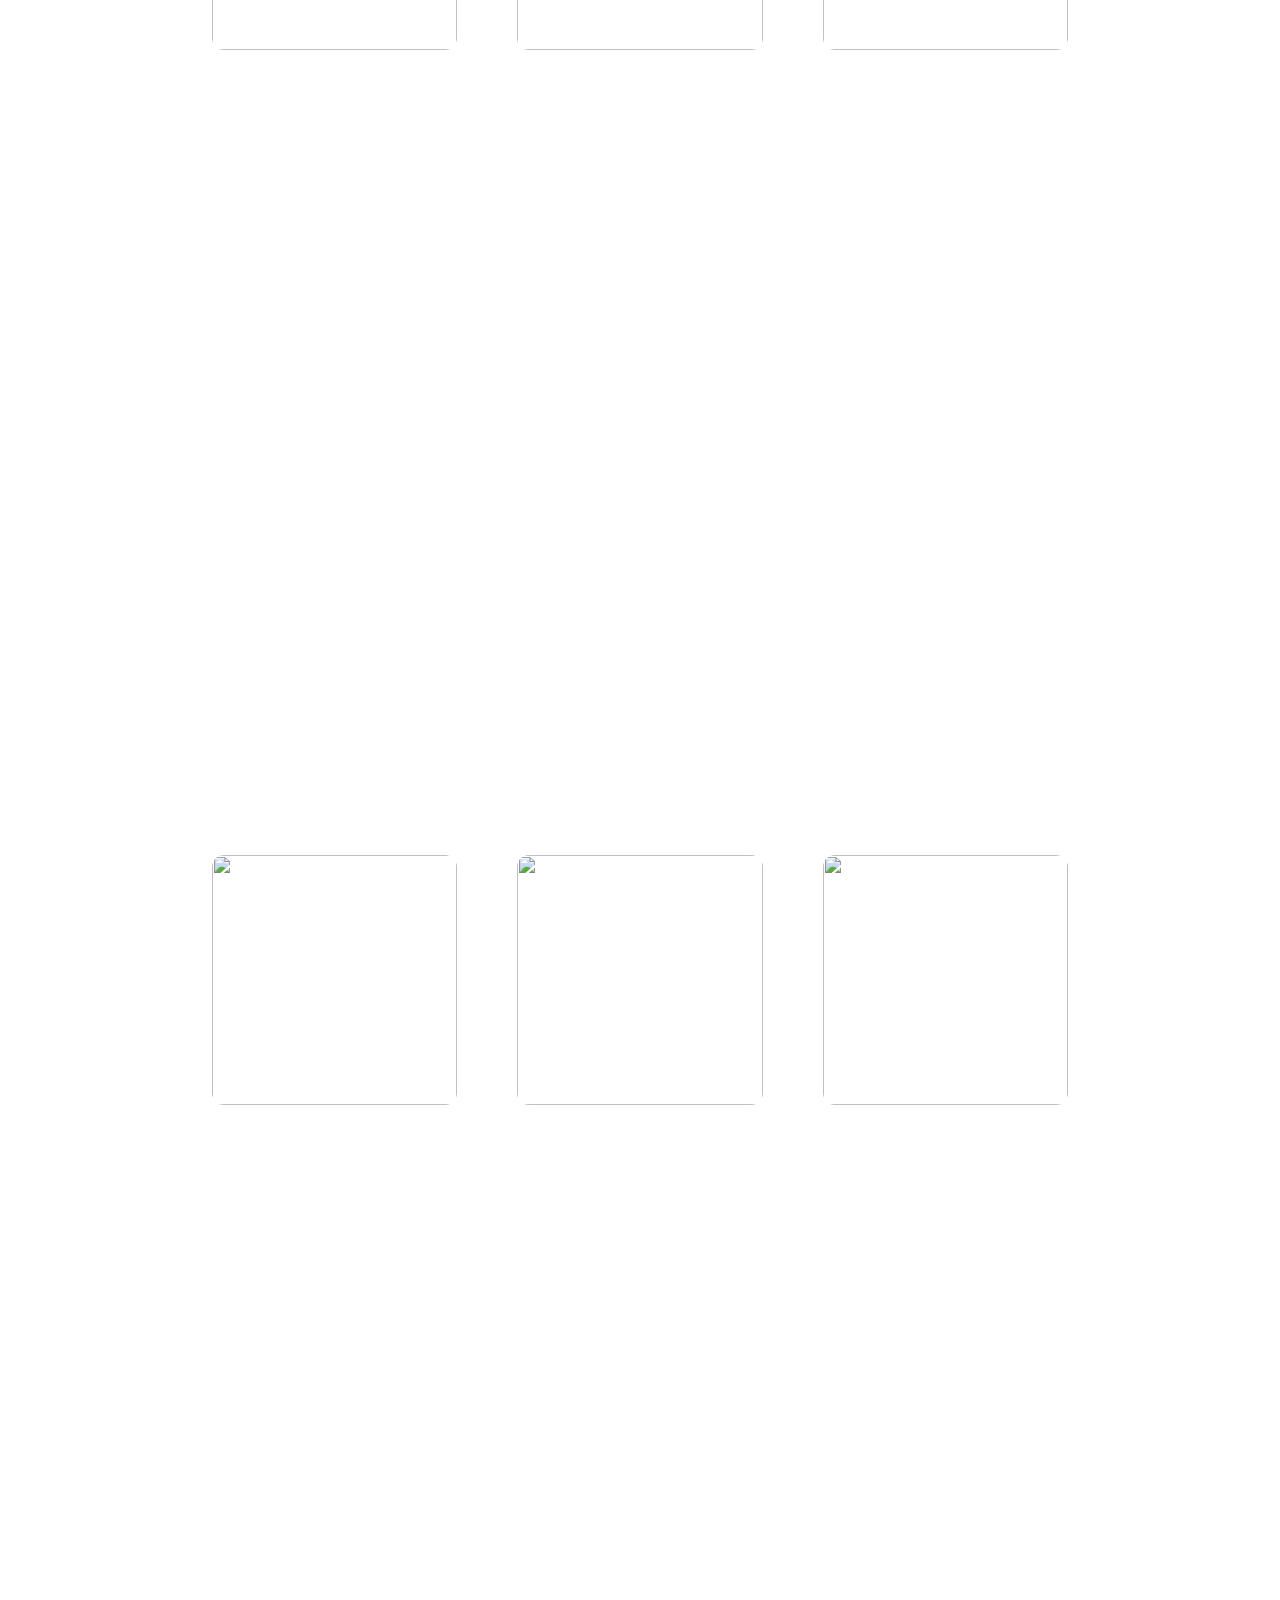
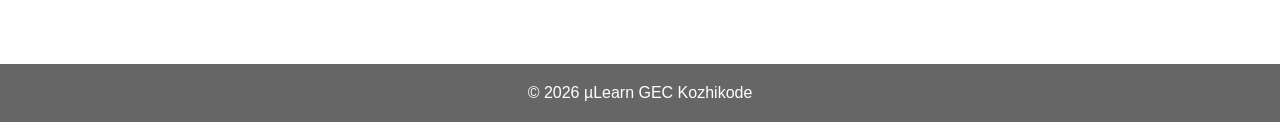
==== commit 93102b63: "Merge branch 'main' of https://github.com/sidharth-codes/mulearnn" ====
--- a/index.html
+++ b/index.html
@@ -8,7 +8,6 @@
 </head>
 <body>
 
-  <!-- Animated Background -->
   <div class="container">
     <div id="up"></div>
     <div id="down"></div>
@@ -16,7 +15,6 @@
     <div id="right"></div>
   </div>
 
-  <!-- Navigation -->
   <header>
     <nav class="navbar">
       <div class="logo">µLearn GEC Kozhikode</div>
@@ -32,13 +30,11 @@
     </nav>
   </header>
 
-  <!-- Hero -->
   <section id="home" class="hero">
     <h1>Welcome to the µVerse</h1>
     <p>µLearn Campus Chapter - GEC Kozhikode</p>
   </section>
 
-  <!-- About -->
   <section id="about" class="section glass">
     <h2>About Us</h2>
     <br>
@@ -48,25 +44,21 @@
     </p>
   </section>
 
-  <!-- Events -->
   <section id="events" class="section glass">
     <h2>Events</h2><br>
     <div class="card-container" id="events-container"></div>
   </section>
 
-  <!-- Achievements -->
   <section id="achievements" class="section glass">
     <h2>Achievements</h2><br>
     <div class="card-container" id="achievements-container"></div>
   </section>
 
-  <!-- Team -->
   <section id="team" class="section glass">
     <h2>Core Team</h2><br>
     <div class="card-container" id="team-container"></div>
   </section>
 
-  <!-- Contact -->
   <section id="contact" class="section glass">
     <h2>Contact</h2><br>
     <p>Email: gecmulearn@example.com</p>
--- a/style.css
+++ b/style.css
@@ -6,11 +6,12 @@
 }
 
 body {
+  color: #ffffff;
   scroll-behavior: smooth;
   overflow-x: hidden;
 }
 
-/* BACKGROUND */
+
 
 .container{
   width:100vw;
@@ -126,11 +127,14 @@
   align-items: center;
   flex-direction: column;
   text-align: center;
-  color: white;
-  font-size: xx-large;
+  color: #3c096c;
 }
 
-/* SECTIONS */
+.hero p {
+  font-size: 20px;
+}
+
+
 
 .section {
   padding: 100px 10%;
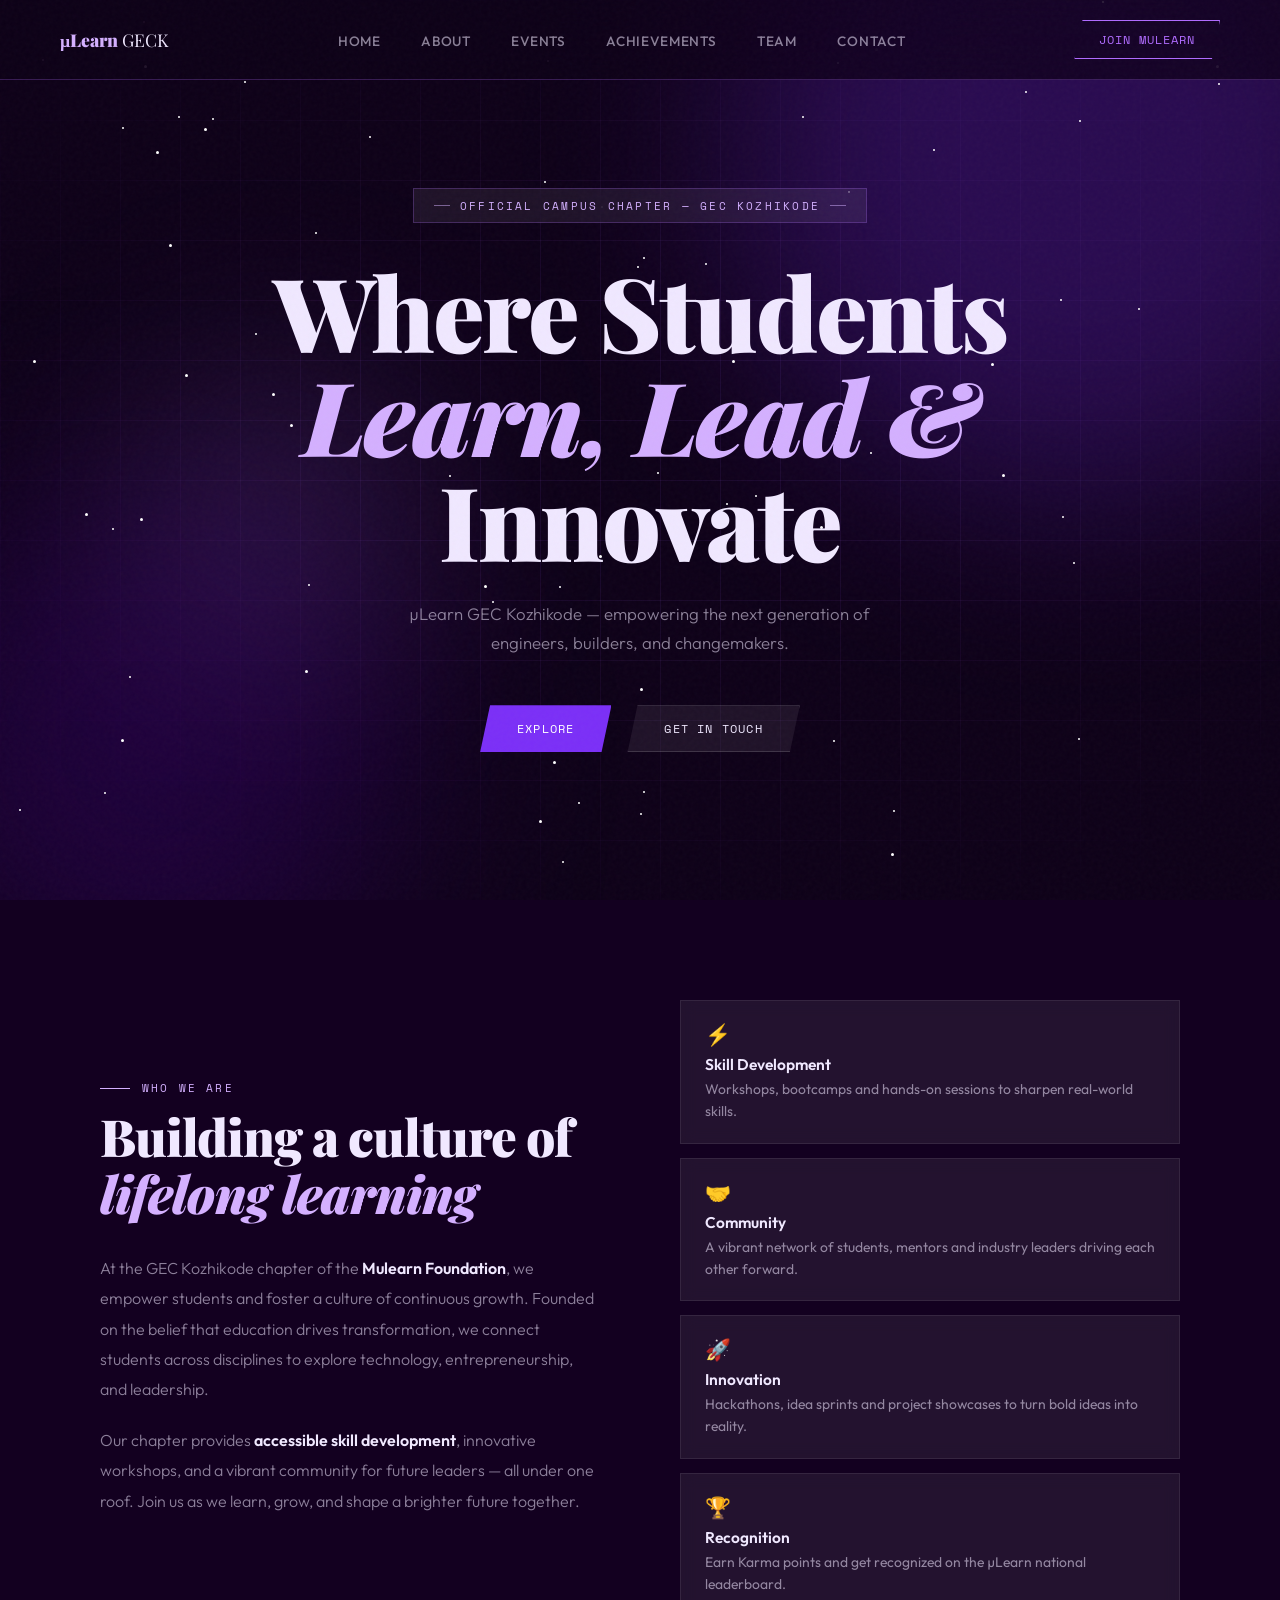
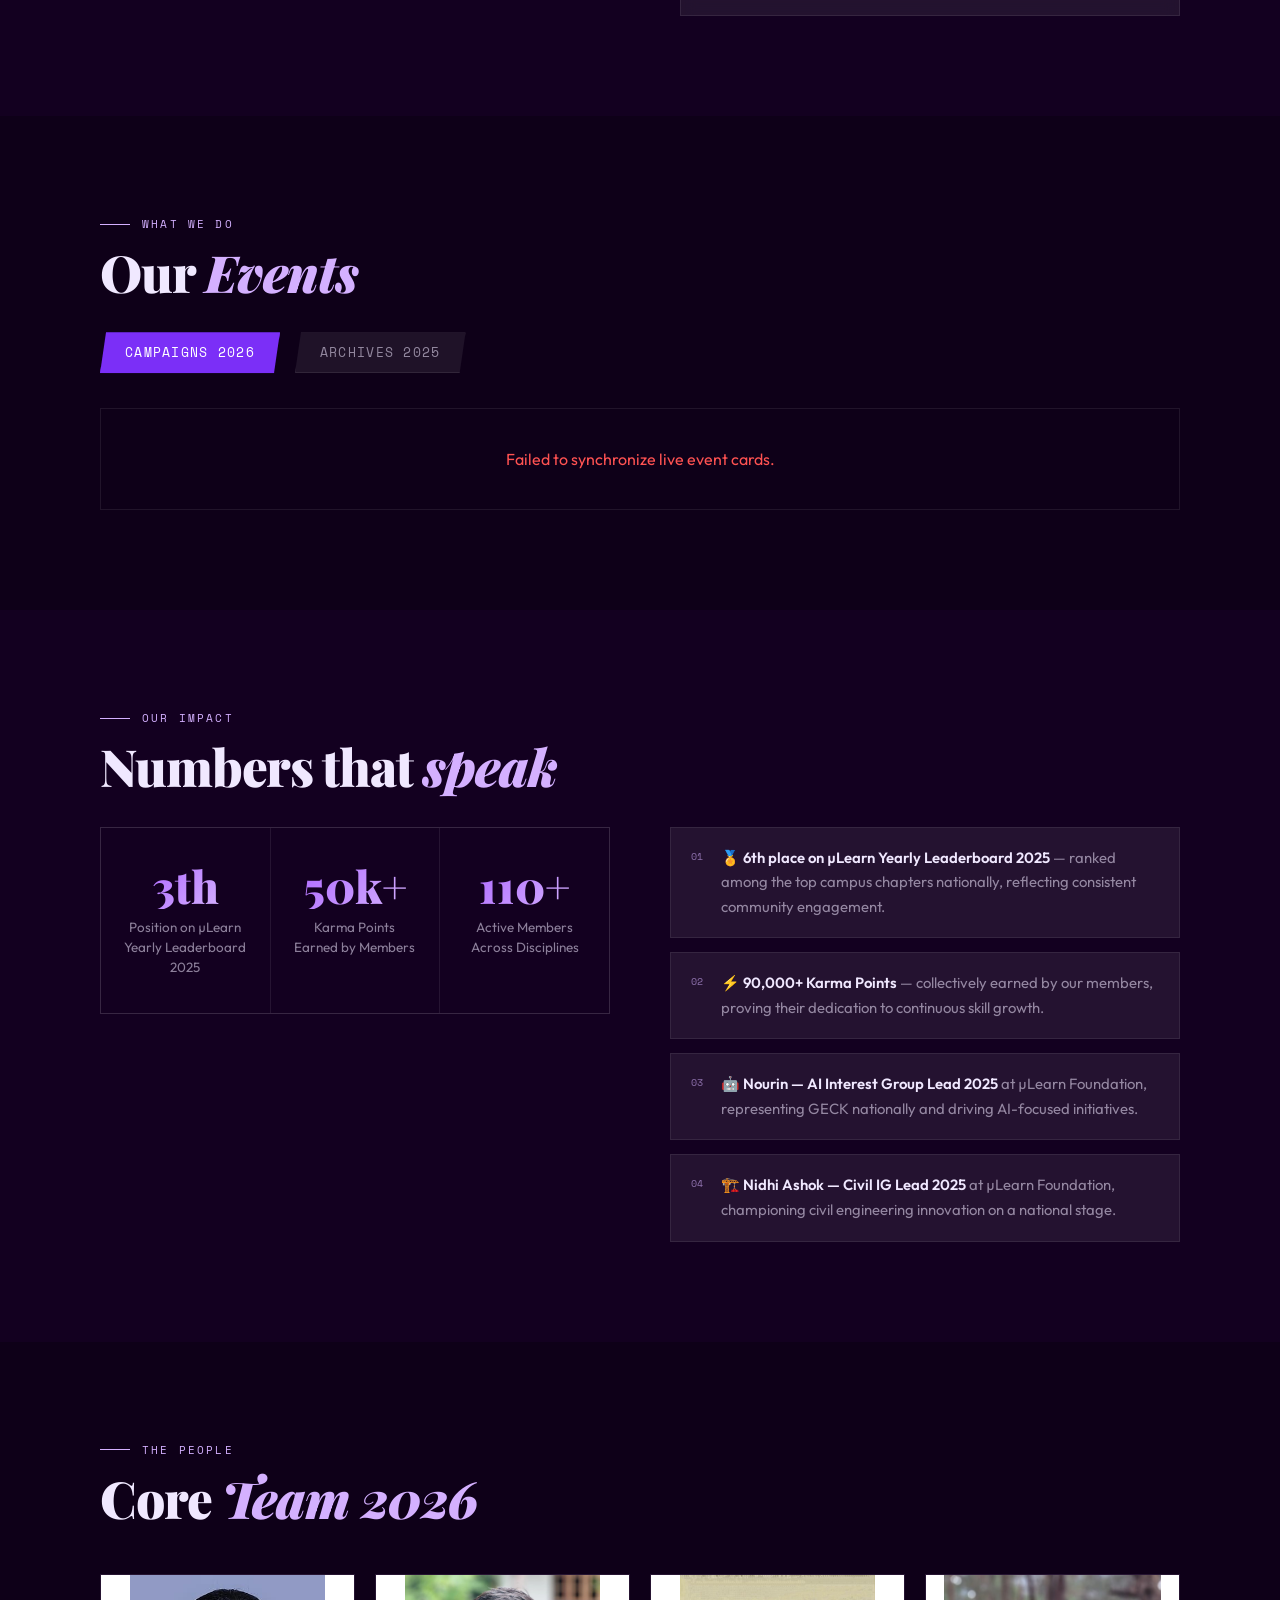
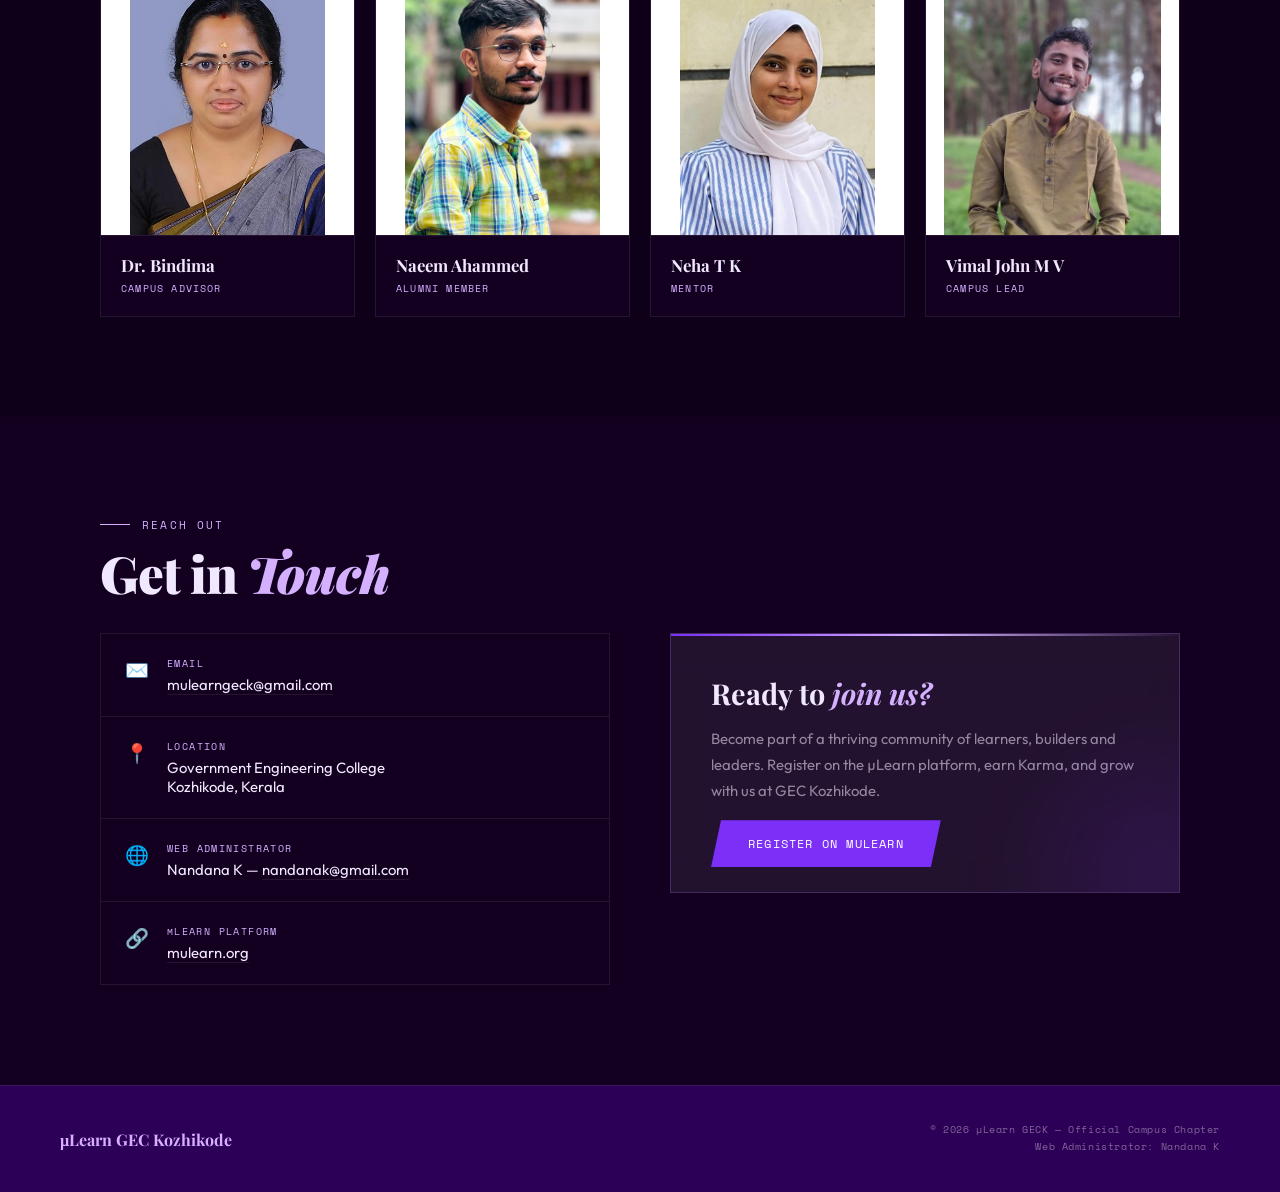
==== commit 1f4ea41c: "Add files via upload" ====
--- a/index.html
+++ b/index.html
@@ -1,73 +1,459 @@
 <!DOCTYPE html>
 <html lang="en">
 <head>
-  <meta charset="UTF-8">
-  <title>µLearn GEC Kozhikode</title>
-  <meta name="viewport" content="width=device-width, initial-scale=1.0">
-  <link rel="stylesheet" href="style.css">
+  <meta charset="UTF-8" />
+  <meta name="viewport" content="width=device-width, initial-scale=1.0"/>
+  <title>µLearn GEC Kozhikode – Official Website</title>
+  <link rel="stylesheet" href="styles.css">
+  <style>
+    /* Year Filter Tab Styling to match your website's purple cyber aesthetic */
+    .year-filter-tabs {
+      display: flex;
+      gap: 15px;
+      margin: 20px 0 35px 0;
+    }
+    .year-tab-btn {
+      font-family: 'Space Mono', monospace;
+      font-size: 0.8rem;
+      letter-spacing: 0.1em;
+      text-transform: uppercase;
+      padding: 10px 24px;
+      background: var(--glass);
+      color: var(--text-muted);
+      border: 1px solid var(--border-soft);
+      cursor: pointer;
+      transition: all 0.25s ease;
+      clip-path: polygon(6px 0%, 100% 0%, calc(100% - 6px) 100%, 0% 100%);
+    }
+    .year-tab-btn:hover {
+      border-color: var(--purple-light);
+      color: var(--text);
+    }
+    .year-tab-btn.active {
+      background: var(--purple-mid);
+      color: var(--white);
+      border-color: var(--purple-mid);
+      box-shadow: 0 0 15px rgba(123,47,247,0.3);
+    }
+  </style>
 </head>
 <body>
 
-  <div class="container">
-    <div id="up"></div>
-    <div id="down"></div>
-    <div id="left"></div>
-    <div id="right"></div>
-  </div>
-
-  <header>
-    <nav class="navbar">
-      <div class="logo">µLearn GEC Kozhikode</div>
-      <ul class="nav-links">
-        <li><a href="#home">Home</a></li>
-        <li><a href="#about">About</a></li>
-        <li><a href="#events">Events</a></li>
-        <li><a href="#achievements">Achievements</a></li>
-        <li><a href="#team">Team</a></li>
-        <li><a href="#contact">Contact</a></li>
-      </ul>
-      <button class="join-btn">Join µLearn</button>
-    </nav>
-  </header>
-
-  <section id="home" class="hero">
-    <h1>Welcome to the µVerse</h1>
-    <p>µLearn Campus Chapter - GEC Kozhikode</p>
-  </section>
-
-  <section id="about" class="section glass">
-    <h2>About Us</h2>
-    <br>
-    <p>
-      µLearn GEC Kozhikode is a peer-to-peer learning community focused
-      on innovation, collaboration, and proof-of-work culture.
-    </p>
-  </section>
-
-  <section id="events" class="section glass">
-    <h2>Events</h2><br>
-    <div class="card-container" id="events-container"></div>
-  </section>
-
-  <section id="achievements" class="section glass">
-    <h2>Achievements</h2><br>
-    <div class="card-container" id="achievements-container"></div>
-  </section>
-
-  <section id="team" class="section glass">
-    <h2>Core Team</h2><br>
-    <div class="card-container" id="team-container"></div>
-  </section>
-
-  <section id="contact" class="section glass">
-    <h2>Contact</h2><br>
-    <p>Email: gecmulearn@example.com</p>
+  <nav>
+    <a class="nav-brand" href="#home">µLearn <span>GECK</span></a>
+    <ul class="nav-links">
+      <li><a href="#home">Home</a></li>
+      <li><a href="#about">About</a></li>
+      <li><a href="#events">Events</a></li>
+      <li><a href="#achievements">Achievements</a></li>
+      <li><a href="#team">Team</a></li>
+      <li><a href="#contact">Contact</a></li>
+    </ul>
+    <a class="nav-cta" href="https://mulearn.org" target="_blank">Join MuLearn</a>
+  </nav>
+
+  <section id="home">
+    <div class="hero-grid-bg"></div>
+    <div class="hero-orb orb-1"></div>
+    <div class="hero-orb orb-2"></div>
+    <div class="hero-orb orb-3"></div>
+    <div class="stars" id="stars"></div>
+
+    <div class="hero-inner">
+      <div class="hero-eyebrow">Official Campus Chapter — GEC Kozhikode</div>
+      <h1 class="hero-title">
+        <span class="block">Where Students</span>
+        <span class="block italic">Learn, Lead &</span>
+        <span class="block">Innovate</span>
+      </h1>
+      <p class="hero-sub">
+        µLearn GEC Kozhikode — empowering the next generation of<br/>
+        engineers, builders, and changemakers.
+      </p>
+      <div class="hero-cta">
+        <a class="btn-primary" href="#about">Explore</a>
+        <a class="btn-ghost" href="#contact">Get In Touch</a>
+      </div>
+    </div>
+  </section>
+
+  <section id="about">
+    <div class="wrap">
+      <div class="about-layout">
+        <div class="about-text reveal">
+          <div class="section-eyebrow">Who We Are</div>
+          <h2 class="section-heading">Building a culture of <span class="accent">lifelong learning</span></h2>
+          <p>At the GEC Kozhikode chapter of the <strong>Mulearn Foundation</strong>, we empower students and foster a culture of continuous growth. Founded on the belief that education drives transformation, we connect students across disciplines to explore technology, entrepreneurship, and leadership.</p>
+          <p>Our chapter provides <strong>accessible skill development</strong>, innovative workshops, and a vibrant community for future leaders — all under one roof. Join us as we learn, grow, and shape a brighter future together.</p>
+        </div>
+        <div class="about-pillars reveal" style="transition-delay:0.15s">
+          <div class="pillar">
+            <div class="pillar-icon">⚡</div>
+            <div class="pillar-title">Skill Development</div>
+            <div class="pillar-text">Workshops, bootcamps and hands-on sessions to sharpen real-world skills.</div>
+          </div>
+          <div class="pillar">
+            <div class="pillar-icon">🤝</div>
+            <div class="pillar-title">Community</div>
+            <div class="pillar-text">A vibrant network of students, mentors and industry leaders driving each other forward.</div>
+          </div>
+          <div class="pillar">
+            <div class="pillar-icon">🚀</div>
+            <div class="pillar-title">Innovation</div>
+            <div class="pillar-text">Hackathons, idea sprints and project showcases to turn bold ideas into reality.</div>
+          </div>
+          <div class="pillar">
+            <div class="pillar-icon">🏆</div>
+            <div class="pillar-title">Recognition</div>
+            <div class="pillar-text">Earn Karma points and get recognized on the µLearn national leaderboard.</div>
+          </div>
+        </div>
+      </div>
+    </div>
+  </section>
+
+  <section id="events">
+    <div class="wrap">
+      <div class="section-eyebrow reveal">What We Do</div>
+      <h2 class="section-heading reveal">Our <span class="accent">Events</span></h2>
+
+      <div class="year-filter-tabs reveal">
+        <button class="year-tab-btn active" onclick="filterEventsByYear('2026', this)">Campaigns 2026</button>
+        <button class="year-tab-btn" onclick="filterEventsByYear('2025', this)">Archives 2025</button>
+      </div>
+
+      <div class="slideshow-wrap reveal" style="transition-delay:0.1s">
+        <div class="slides-track" id="slidesTrack">
+          <p id="event-loading-msg" style="text-align: center; color: rgba(255,255,255,0.4); padding: 60px; width: 100%; font-family: 'Space Mono', monospace; font-size: 0.9rem;">
+            Synchronizing with µLearn database operations matrix...
+          </p>
+        </div>
+      </div>
+    </div>
+  </section>
+
+  <section id="achievements">
+    <div class="wrap">
+      <div class="section-eyebrow reveal">Our Impact</div>
+      <h2 class="section-heading reveal">Numbers that <span class="accent">speak</span></h2>
+      <div class="achievements-layout">
+        <div>
+          <div class="stats-grid reveal" style="transition-delay:0.1s">
+            <div class="stat-cell">
+              <div class="stat-number" data-target="6" data-suffix="th">—</div>
+              <div class="stat-label">Position on µLearn<br/>Yearly Leaderboard 2025</div>
+            </div>
+            <div class="stat-cell">
+              <div class="stat-number" data-target="90" data-suffix="k+">—</div>
+              <div class="stat-label">Karma Points<br/>Earned by Members</div>
+            </div>
+            <div class="stat-cell">
+              <div class="stat-number" data-target="200" data-suffix="+">—</div>
+              <div class="stat-label">Active Members<br/>Across Disciplines</div>
+            </div>
+          </div>
+        </div>
+        <div class="highlights-list reveal" style="transition-delay:0.2s">
+          <div class="highlight-item">
+            <div class="highlight-num">01</div>
+            <div class="highlight-text"><strong>🏅 6th place on µLearn Yearly Leaderboard 2025</strong> — ranked among the top campus chapters nationally, reflecting consistent community engagement.</div>
+          </div>
+          <div class="highlight-item">
+            <div class="highlight-num">02</div>
+            <div class="highlight-text"><strong>⚡ 90,000+ Karma Points</strong> — collectively earned by our members, proving their dedication to continuous skill growth.</div>
+          </div>
+          <div class="highlight-item">
+            <div class="highlight-num">03</div>
+            <div class="highlight-text"><strong>🤖 Nourin — AI Interest Group Lead 2025</strong> at µLearn Foundation, representing GECK nationally and driving AI-focused initiatives.</div>
+          </div>
+          <div class="highlight-item">
+            <div class="highlight-num">04</div>
+            <div class="highlight-text"><strong>🏗️ Nidhi Ashok — Civil IG Lead 2025</strong> at µLearn Foundation, championing civil engineering innovation on a national stage.</div>
+          </div>
+        </div>
+      </div>
+    </div>
+  </section>
+
+  <section id="team">
+    <div class="wrap">
+      <div class="section-eyebrow reveal">The People</div>
+      <h2 class="section-heading reveal">Core <span class="accent">Team 2026</span></h2>
+      <div class="team-grid">
+        <div class="team-card reveal">
+          <div class="team-photo-wrap">
+            <img class="team-photo" src="bindima.jpeg" alt="Dr. Bindima" onerror="this.parentElement.innerHTML='<div class=team-photo-placeholder>👩‍🏫</div>'">
+          </div>
+          <div class="team-info">
+            <div class="team-name">Dr. Bindima</div>
+            <div class="team-role">Campus Advisor</div>
+          </div>
+        </div>
+        <div class="team-card reveal" style="transition-delay:0.1s">
+          <div class="team-photo-wrap">
+            <img class="team-photo" src="naem.jpeg" alt="Naeem Ahammed" onerror="this.parentElement.innerHTML='<div class=team-photo-placeholder>👨‍💻</div>'">
+          </div>
+          <div class="team-info">
+            <div class="team-name">Naeem Ahammed</div>
+            <div class="team-role">Alumni Member</div>
+          </div>
+        </div>
+        <div class="team-card reveal" style="transition-delay:0.2s">
+          <div class="team-photo-wrap">
+            <img class="team-photo" src="neha.jpeg" alt="Neha T K" onerror="this.parentElement.innerHTML='<div class=team-photo-placeholder>👩‍💻</div>'">
+          </div>
+          <div class="team-info">
+            <div class="team-name">Neha T K</div>
+            <div class="team-role">Mentor</div>
+          </div>
+        </div>
+        <div class="team-card reveal" style="transition-delay:0.3s">
+          <div class="team-photo-wrap">
+            <img class="team-photo" src="vimal.jpeg" alt="Vimal John M V" onerror="this.parentElement.innerHTML='<div class=team-photo-placeholder>👨‍🎓</div>'">
+          </div>
+          <div class="team-info">
+            <div class="team-name">Vimal John M V</div>
+            <div class="team-role">Campus Lead</div>
+          </div>
+        </div>
+      </div>
+    </div>
+  </section>
+
+  <section id="contact">
+    <div class="wrap">
+      <div class="section-eyebrow reveal">Reach Out</div>
+      <h2 class="section-heading reveal">Get in <span class="accent">Touch</span></h2>
+      <div class="contact-layout">
+        <div class="contact-items reveal" style="transition-delay:0.1s">
+          <div class="contact-item">
+            <div class="contact-icon">✉️</div>
+            <div>
+              <div class="contact-label">Email</div>
+              <div class="contact-value"><a href="mailto:mulearngeck@gmail.com">mulearngeck@gmail.com</a></div>
+            </div>
+          </div>
+          <div class="contact-item">
+            <div class="contact-icon">📍</div>
+            <div>
+              <div class="contact-label">Location</div>
+              <div class="contact-value">Government Engineering College<br/>Kozhikode, Kerala</div>
+            </div>
+          </div>
+          <div class="contact-item">
+            <div class="contact-icon">🌐</div>
+            <div>
+              <div class="contact-label">Web Administrator</div>
+              <div class="contact-value">Nandana K — <a href="mailto:nandanak@gmail.com">nandanak@gmail.com</a></div>
+            </div>
+          </div>
+          <div class="contact-item">
+            <div class="contact-icon">🔗</div>
+            <div>
+              <div class="contact-label">µLearn Platform</div>
+              <div class="contact-value"><a href="https://mulearn.org" target="_blank">mulearn.org</a></div>
+            </div>
+          </div>
+        </div>
+        <div class="join-box reveal" style="transition-delay:0.2s">
+          <h3>Ready to <span>join us?</span></h3>
+          <p>Become part of a thriving community of learners, builders and leaders. Register on the µLearn platform, earn Karma, and grow with us at GEC Kozhikode.</p>
+          <a class="btn-primary" href="https://mulearn.org" target="_blank">Register on MuLearn</a>
+        </div>
+      </div>
+    </div>
   </section>
 
   <footer>
-    <p>© 2026 µLearn GEC Kozhikode</p>
+    <div class="footer-brand">µLearn GEC Kozhikode</div>
+    <div class="footer-copy">
+      © 2026 µLearn GECK — Official Campus Chapter<br/>
+      Web Administrator: Nandana K
+    </div>
   </footer>
 
-  <script src="script.js"></script>
+  <script>
+    const SCRIPT_URL = 'https://script.google.com/macros/s/AKfycbxkkzGS8mEcLY0qJiwbIPaNBaRO2hbm0Dz-mVj1d4wJdqrTZWrVLJo9F7xFTNqnbP87Lg/exec';
+    const track = document.getElementById('slidesTrack');
+    
+    // Master data arrays for multi-year scope management
+    let allEventsCached = [];
+    let activeYearFilter = '2026';
+
+    function getDirectDriveImageUrl(url) {
+      if (!url) return '';
+      const trimmed = url.trim();
+      if (!trimmed.includes('drive.google.com')) return trimmed;
+      const match = trimmed.match(/\/file\/d\/([a-zA-Z0-9-_]+)/) || trimmed.match(/id=([a-zA-Z0-9-_]+)/);
+      if (match && match[1]) {
+        return `https://drive.google.com/thumbnail?sz=w1200&id=${match[1]}`;
+      }
+      return trimmed;
+    }
+
+    // Network ingestion pipeline
+    fetch(SCRIPT_URL)
+      .then(res => res.json())
+      .then(data => {
+        allEventsCached = data || [];
+        // Render the default tab (2026) immediately upon successful download
+        renderFilteredCarousel();
+      })
+      .catch(err => {
+        console.error("Fetch failure:", err);
+        track.innerHTML = `<p style="text-align:center; color:#ff5252; width:100%; padding:40px;">Failed to synchronize live event cards.</p>`;
+      });
+
+    // Filtering handler linked directly to sub-tab button elements
+    function filterEventsByYear(year, buttonElement) {
+      activeYearFilter = year;
+      
+      // Update visual active styling across tab buttons
+      document.querySelectorAll('.year-tab-btn').forEach(btn => btn.classList.remove('active'));
+      buttonElement.classList.add('active');
+      
+      renderFilteredCarousel();
+    }
+
+    function renderFilteredCarousel() {
+      // Filter array on the fly based on whether the date string contains '2025' or '2026'
+      const filteredData = allEventsCached.filter(event => {
+        const eventDateStr = String(event.date || '');
+        return eventDateStr.includes(activeYearFilter);
+      });
+
+      if(filteredData.length === 0) {
+        track.innerHTML = `<p style="text-align:center; color:rgba(255,255,255,0.5); width:100%; padding:60px; font-family:'Space Mono', monospace; font-size:0.9rem;">No entries found for the year ${activeYearFilter}.</p>`;
+        return;
+      }
+
+      track.innerHTML = '';
+      const totalSlides = filteredData.length;
+
+      filteredData.forEach((event, index) => {
+        const slideNum = index + 1;
+        const padIndex = String(slideNum).padStart(2, '0');
+        const padTotal = String(totalSlides).padStart(2, '0');
+        
+        const assetImg = getDirectDriveImageUrl(event.imageurl || event.image);
+        const encodedName = encodeURIComponent(event.name);
+        const encodedCat = encodeURIComponent(event.category);
+
+        // Real-time date boundary checking loop logic
+        let isExpired = false;
+        if (event.deadline) {
+          const deadlineDate = new Date(event.deadline);
+          const currentDate = new Date();
+          if (!isNaN(deadlineDate.getTime()) && currentDate > deadlineDate) {
+            isExpired = true;
+          }
+        }
+
+        const actionButtonHTML = isExpired 
+          ? `<button class="register-btn" disabled style="background: rgba(255,255,255,0.05); color: var(--text-muted); border-color: var(--border-soft); cursor: not-allowed; transform: none; box-shadow: none;">Closed</button>`
+          : `<button class="register-btn" onclick="window.location.href='register.html?name=${encodedName}&cat=${encodedCat}'">Register</button>`;
+
+        const slideHTML = `
+          <div class="slide ${index === 0 ? 'active' : ''}" data-slide-idx="${index}">
+            <div class="slide-img-wrap">
+              <img class="slide-img" src="${assetImg}" alt="${event.name}" onerror="this.style.display='none'; this.nextElementSibling.style.display='flex';">
+              <div class="slide-placeholder" style="display:none; width:100%; height:100%; background:var(--bg-3); align-items:center; justify-content:center; font-size:4rem;">🌌</div>
+            </div>
+            <div class="slide-content">
+              <div class="slide-index">${padIndex} / ${padTotal}</div>
+              <div class="slide-cat">${event.category}</div>
+              <div class="slide-name">${event.name}</div>
+              <div class="slide-desc">
+                ${event.description}
+                <br><br>
+                <span style="color: var(--lavender); font-family: 'Space Mono', monospace; font-size: 0.8rem; display: block; margin-bottom: 5px;">
+                  📅 Date: ${event.date} | 🪙 Cost: ${event.price}
+                </span>
+              </div>
+              <div class="slide-controls">
+                <button class="slide-btn global-prev-trigger" id="prevBtn" aria-label="Previous">&#8592;</button>
+                <button class="slide-btn global-next-trigger" id="nextBtn" aria-label="Next">&#8594;</button>
+                <div class="slide-dots"></div>
+                <span class="slide-counter">${slideNum} / ${totalSlides}</span>
+                ${actionButtonHTML}
+              </div>
+            </div>
+          </div>
+        `;
+        track.innerHTML += slideHTML;
+      });
+
+      // Clear existing listeners by initializing a brand new structural instance loop
+      initCarouselEngine(totalSlides);
+    }
+
+    function initCarouselEngine(total) {
+      let currentIdx = 0;
+      
+      function updateSliderDOM(targetIdx) {
+        const slides = document.querySelectorAll('.slide');
+        if(slides.length === 0) return;
+        
+        slides[currentIdx].classList.remove('active');
+        currentIdx = (targetIdx + total) % total;
+        slides[currentIdx].classList.add('active');
+        
+        const dotContainers = document.querySelectorAll('.slide-dots');
+        dotContainers.forEach(container => {
+          container.innerHTML = '';
+          for(let i=0; i<total; i++) {
+            container.innerHTML += `<span class="dot ${i === currentIdx ? 'active' : ''}"></span>`;
+          }
+        });
+
+        document.querySelectorAll('.slide-counter, .s-counter').forEach(el => {
+          el.textContent = `${currentIdx + 1} / ${total}`;
+        });
+      }
+
+      // Safeguard global click pipeline configuration
+      if (!window.carouselListenerConfigured) {
+        document.addEventListener('click', function(e) {
+          const slides = document.querySelectorAll('.slide');
+          const localTotal = slides.length;
+          if(localTotal <= 1) return;
+
+          // Find current active slide index manually
+          let activeIdx = 0;
+          slides.forEach((s, idx) => { if(s.classList.contains('active')) activeIdx = idx; });
+
+          if(e.target.classList.contains('global-next-trigger') || e.target.id === 'nextBtn' || e.target.classList.contains('s-next')) {
+            slides[activeIdx].classList.remove('active');
+            let nextIdx = (activeIdx + 1) % localTotal;
+            slides[nextIdx].classList.add('active');
+            syncCarouselIndicators(nextIdx, localTotal);
+          }
+          if(e.target.classList.contains('global-prev-trigger') || e.target.id === 'prevBtn' || e.target.classList.contains('s-prev')) {
+            slides[activeIdx].classList.remove('active');
+            let prevIdx = (activeIdx - 1 + localTotal) % localTotal;
+            slides[prevIdx].classList.add('active');
+            syncCarouselIndicators(prevIdx, localTotal);
+          }
+        });
+        window.carouselListenerConfigured = true;
+      }
+
+      function syncCarouselIndicators(idx, localTotal) {
+        const dotContainers = document.querySelectorAll('.slide-dots');
+        dotContainers.forEach(container => {
+          container.innerHTML = '';
+          for(let i=0; i<localTotal; i++) {
+            container.innerHTML += `<span class="dot ${i === idx ? 'active' : ''}"></span>`;
+          }
+        });
+        document.querySelectorAll('.slide-counter, .s-counter').forEach(el => {
+          el.textContent = `${idx + 1} / ${localTotal}`;
+        });
+      }
+
+      updateSliderDOM(0);
+    }
+  </script>
+  <script src="scripts.js"></script>
 </body>
-</html>+</html>
--- a/styles.css
+++ b/styles.css
@@ -0,0 +1,833 @@
+@import url('https://fonts.googleapis.com/css2?family=Playfair+Display:wght@400;700;900&family=Outfit:wght@300;400;500;600;700&family=Space+Mono:wght@400;700&display=swap');
+
+/* ── INTEREST GROUP COMPACT ACCENTS ── */
+
+/* Web Development - Cyber Cyan */
+.sig-badge-web-development {
+  border-color: rgba(0, 242, 254, 0.3) !important;
+  color: #00f2fe !important;
+}
+.sig-badge-web-development .sig-bg-mark {
+  background: #00f2fe !important;
+}
+
+/* IoT - Neon Orange */
+.sig-badge-iot {
+  border-color: rgba(255, 112, 67, 0.3) !important;
+  color: #ff7043 !important;
+}
+.sig-badge-iot .sig-bg-mark {
+  background: #ff7043 !important;
+}
+
+/* Civil - Emerald Green */
+.sig-badge-civil {
+  border-color: rgba(0, 230, 118, 0.3) !important;
+  color: #00e676 !important;
+}
+.sig-badge-civil .sig-bg-mark {
+  background: #00e676 !important;
+}
+
+/* Mech-Cad - Steel Blue */
+.sig-badge-mech-cad {
+  border-color: rgba(65, 105, 225, 0.3) !important;
+  color: #4169e1 !important;
+}
+.sig-badge-mech-cad .sig-bg-mark {
+  background: #4169e1 !important;
+}
+
+/* MuV - Sunset Pink */
+.sig-badge-muv {
+  border-color: rgba(255, 0, 127, 0.3) !important;
+  color: #ff007f !important;
+}
+.sig-badge-muv .sig-bg-mark {
+  background: #ff007f !important;
+}
+
+/* Muplay - Bright Yellow */
+.sig-badge-muplay {
+  border-color: rgba(255, 235, 59, 0.3) !important;
+  color: #ffeb3b !important;
+}
+.sig-badge-muplay .sig-bg-mark {
+  background: #ffeb3b !important;
+}
+
+/* AI - Futuristic Purple/White Glow */
+.sig-badge-ai {
+  border-color: rgba(176, 107, 255, 0.4) !important;
+  color: #d4b0ff !important;
+  text-shadow: 0 0 8px rgba(176,107,255,0.6);
+}
+.sig-badge-ai .sig-bg-mark {
+  background: #7b2ff7 !important;
+}
+
+/* Cyber Security - Matrix Crimson Red */
+.sig-badge-cyber-security {
+  border-color: rgba(255, 23, 68, 0.3) !important;
+  color: #ff1744 !important;
+}
+.sig-badge-cyber-security .sig-bg-mark {
+  background: #ff1744 !important;
+}
+
+/* ── YEAR FILTER NAVIGATION TABS ── */
+.year-filter-tabs {
+  display: flex;
+  gap: 15px;
+  margin: 20px 0 35px 0;
+}
+
+.year-tab-btn {
+  font-family: 'Space Mono', monospace;
+  font-size: 0.8rem;
+  letter-spacing: 0.1em;
+  text-transform: uppercase;
+  padding: 10px 24px;
+  background: rgba(255, 255, 255, 0.03);
+  color: rgba(255, 255, 255, 0.4);
+  border: 1px solid rgba(176, 107, 255, 0.15);
+  cursor: pointer;
+  transition: all 0.25s cubic-bezier(0.23, 1, 0.32, 1);
+  clip-path: polygon(6px 0%, 100% 0%, calc(100% - 6px) 100%, 0% 100%);
+}
+
+.year-tab-btn:hover {
+  border-color: #b06bff;
+  color: #fff;
+  background: rgba(176, 107, 255, 0.05);
+}
+
+.year-tab-btn.active {
+  background: #7b2ff7;
+  color: #fff;
+  border-color: #7b2ff7;
+  box-shadow: 0 0 15px rgba(123, 47, 247, 0.35);
+}
+   
+:root {
+  --purple-deep: #2d0057;
+  --purple-mid: #7b2ff7;
+  --purple-light: #b06bff;
+  --lavender: #d4b0ff;
+  --soft: #ede0ff;
+  --white: #fff;
+  --bg: #0e0018;
+  --bg-2: #130020;
+  --bg-3: #1a0030;
+  --glass: rgba(255,255,255,0.07);
+  --glass-border: rgba(255,255,255,0.14);
+  --glass-hover: rgba(255,255,255,0.12);
+  --text: #f0e8ff;
+  --text-muted: rgba(240,232,255,0.55);
+  --border: rgba(176,107,255,0.25);
+  --border-soft: rgba(255,255,255,0.08);
+}
+
+*, *::before, *::after { box-sizing: border-box; margin: 0; padding: 0; }
+html { scroll-behavior: smooth; }
+
+body {
+  font-family: 'Outfit', sans-serif;
+  background: var(--bg);
+  color: var(--text);
+  overflow-x: hidden;
+}
+
+body::before {
+  content: '';
+  position: fixed;
+  inset: 0;
+  background-image: url("data:image/svg+xml,%3Csvg viewBox='0 0 256 256' xmlns='http://www.w3.org/2000/svg'%3E%3Cfilter id='n'%3E%3CfeTurbulence type='fractalNoise' baseFrequency='0.9' numOctaves='4' stitchTiles='stitch'/%3E%3C/filter%3E%3Crect width='100%25' height='100%25' filter='url(%23n)' opacity='1'/%3E%3C/svg%3E");
+  opacity: 0.03;
+  pointer-events: none;
+  z-index: 9999;
+}
+
+.register-body-wrapper {
+  display: flex;
+  justify-content: center;
+  align-items: center;
+  min-height: 100vh;
+  padding: 120px 20px 60px;
+  background-image: radial-gradient(circle at center, var(--bg-2) 0%, var(--bg) 100%);
+}
+
+::-webkit-scrollbar { width: 4px; }
+::-webkit-scrollbar-track { background: var(--bg); }
+::-webkit-scrollbar-thumb { background: var(--purple-mid); border-radius: 99px; }
+
+/* ─── NAVBAR ─── */
+nav {
+  position: fixed;
+  top: 0; left: 0; right: 0;
+  z-index: 200;
+  display: flex;
+  align-items: center;
+  justify-content: space-between;
+  padding: 20px 60px;
+  background: rgba(14,0,24,0.72);
+  backdrop-filter: blur(24px);
+  -webkit-backdrop-filter: blur(24px);
+  border-bottom: 1px solid var(--border);
+  animation: navIn 0.9s cubic-bezier(.23,1,.32,1) both;
+}
+@keyframes navIn { from { transform: translateY(-100%); opacity:0; } to { transform: none; opacity:1; } }
+
+.nav-brand {
+  font-family: 'Playfair Display', serif;
+  font-weight: 900;
+  font-size: 1.1rem;
+  color: var(--lavender);
+  text-decoration: none;
+}
+.nav-brand span { color: var(--text); font-weight: 400; }
+
+.nav-links { display: flex; gap: 40px; list-style: none; }
+.nav-links a {
+  color: var(--text-muted);
+  text-decoration: none;
+  font-size: 0.85rem;
+  font-weight: 500;
+  letter-spacing: 0.06em;
+  text-transform: uppercase;
+  transition: color 0.2s;
+  position: relative;
+}
+.nav-links a::after {
+  content: '';
+  position: absolute;
+  bottom: -4px; left: 0; right: 100%;
+  height: 1px;
+  background: var(--lavender);
+  transition: right 0.3s cubic-bezier(.23,1,.32,1);
+}
+.nav-links a:hover { color: var(--lavender); }
+.nav-links a:hover::after { right: 0; }
+
+.nav-cta {
+  font-family: 'Space Mono', monospace;
+  font-size: 0.75rem;
+  padding: 10px 24px;
+  border: 1px solid var(--purple-light);
+  color: var(--purple-light);
+  text-decoration: none;
+  letter-spacing: 0.08em;
+  text-transform: uppercase;
+  transition: all 0.25s;
+  clip-path: polygon(8px 0%, 100% 0%, calc(100% - 8px) 100%, 0% 100%);
+}
+.nav-cta:hover { background: var(--purple-mid); color: var(--white); border-color: var(--purple-mid); }
+
+/* ─── HERO ─── */
+#home {
+  min-height: 100vh;
+  display: grid;
+  place-items: center;
+  padding: 140px 60px 100px;
+  position: relative;
+  overflow: hidden;
+}
+
+.hero-grid-bg {
+  position: absolute;
+  inset: 0;
+  background-image:
+    linear-gradient(rgba(176,107,255,0.08) 1px, transparent 1px),
+    linear-gradient(90deg, rgba(176,107,255,0.08) 1px, transparent 1px);
+  background-size: 60px 60px;
+  mask-image: radial-gradient(ellipse 70% 60% at 50% 50%, black 30%, transparent 100%);
+}
+
+.hero-orb {
+  position: absolute;
+  border-radius: 50%;
+  filter: blur(100px);
+  animation: pulse 6s ease-in-out infinite alternate;
+}
+.orb-1 { width: 700px; height: 700px; background: rgba(123,47,247,0.25); top: -200px; right: -150px; }
+.orb-2 { width: 500px; height: 500px; background: rgba(45,0,87,0.55); bottom: -100px; left: -100px; animation-delay: -3s; }
+.orb-3 { width: 300px; height: 300px; background: rgba(176,107,255,0.15); top: 40%; left: 10%; animation-delay: -5s; }
+@keyframes pulse { from { transform: scale(1); } to { transform: scale(1.08); } }
+
+.stars { position: absolute; inset: 0; pointer-events: none; overflow: hidden; }
+.star {
+  position: absolute;
+  background: white;
+  border-radius: 50%;
+  animation: twinkle 3s ease-in-out infinite alternate;
+}
+@keyframes twinkle { from { opacity: 0.15; transform: scale(0.8); } to { opacity: 0.9; transform: scale(1.3); } }
+
+.hero-inner { position: relative; z-index: 2; text-align: center; max-width: 900px; }
+
+.hero-eyebrow {
+  display: inline-flex;
+  align-items: center;
+  gap: 10px;
+  font-family: 'Space Mono', monospace;
+  font-size: 0.7rem;
+  letter-spacing: 0.2em;
+  text-transform: uppercase;
+  color: var(--lavender);
+  border: 1px solid var(--border);
+  background: var(--glass);
+  backdrop-filter: blur(10px);
+  padding: 8px 20px;
+  margin-bottom: 36px;
+  animation: riseIn 0.9s 0.3s both;
+}
+.hero-eyebrow::before, .hero-eyebrow::after { content: ''; width: 16px; height: 1px; background: var(--lavender); opacity: 0.5; }
+
+.hero-title {
+  font-family: 'Playfair Display', serif;
+  font-weight: 900;
+  font-size: clamp(3rem, 8vw, 6.5rem);
+  line-height: 1.02;
+  letter-spacing: -0.02em;
+  animation: riseIn 0.9s 0.45s both;
+}
+.hero-title .italic { font-style: italic; color: var(--lavender); }
+.hero-title .block { display: block; }
+
+.hero-sub {
+  margin-top: 28px;
+  font-size: 1.05rem;
+  color: var(--text-muted);
+  line-height: 1.7;
+  animation: riseIn 0.9s 0.6s both;
+  font-weight: 300;
+}
+
+.hero-cta {
+  margin-top: 48px;
+  display: flex;
+  gap: 16px;
+  justify-content: center;
+  flex-wrap: wrap;
+  animation: riseIn 0.9s 0.75s both;
+}
+
+.btn-primary {
+  font-family: 'Space Mono', monospace;
+  font-size: 0.75rem;
+  letter-spacing: 0.1em;
+  text-transform: uppercase;
+  padding: 14px 36px;
+  background: var(--purple-mid);
+  color: var(--white);
+  text-decoration: none;
+  clip-path: polygon(10px 0%, 100% 0%, calc(100% - 10px) 100%, 0% 100%);
+  transition: all 0.25s;
+  border: 1px solid transparent;
+}
+.btn-primary:hover { background: var(--purple-deep); border-color: var(--purple-light); transform: translateY(-2px); box-shadow: 0 10px 30px rgba(123,47,247,0.4); }
+
+.btn-ghost {
+  font-family: 'Space Mono', monospace;
+  font-size: 0.75rem;
+  letter-spacing: 0.1em;
+  text-transform: uppercase;
+  padding: 14px 36px;
+  border: 1px solid var(--glass-border);
+  background: var(--glass);
+  backdrop-filter: blur(10px);
+  color: var(--text);
+  text-decoration: none;
+  clip-path: polygon(10px 0%, 100% 0%, calc(100% - 10px) 100%, 0% 100%);
+  transition: all 0.25s;
+}
+.btn-ghost:hover { border-color: var(--lavender); color: var(--lavender); transform: translateY(-2px); }
+
+@keyframes riseIn { from { opacity:0; transform: translateY(30px); } to { opacity:1; transform:none; } }
+
+.hero-scroll {
+  position: absolute;
+  bottom: 40px; left: 50%;
+  transform: translateX(-50%);
+  display: flex; flex-direction: column; align-items: center; gap: 8px;
+  font-family: 'Space Mono', monospace;
+  font-size: 0.62rem;
+  letter-spacing: 0.15em;
+  text-transform: uppercase;
+  color: var(--text-muted);
+  animation: riseIn 1s 1.2s both;
+}
+.scroll-track { width: 1px; height: 50px; background: var(--border-soft); position: relative; overflow: hidden; }
+.scroll-track::after {
+  content: '';
+  position: absolute;
+  top: -20px; left: 0; width: 1px; height: 20px;
+  background: var(--lavender);
+  animation: scrollLine 1.5s ease-in-out infinite;
+}
+@keyframes scrollLine { from { top: -20px; } to { top: 60px; } }
+
+/* ─── LAYOUT ─── */
+.wrap { max-width: 1200px; margin: 0 auto; padding: 100px 60px; }
+
+.section-eyebrow {
+  font-family: 'Space Mono', monospace;
+  font-size: 0.68rem;
+  letter-spacing: 0.2em;
+  text-transform: uppercase;
+  color: var(--lavender);
+  margin-bottom: 12px;
+  display: flex; align-items: center; gap: 12px;
+}
+.section-eyebrow::before { content: ''; display: inline-block; width: 30px; height: 1px; background: var(--lavender); }
+
+.section-heading {
+  font-family: 'Playfair Display', serif;
+  font-weight: 900;
+  font-size: clamp(2rem, 4vw, 3.2rem);
+  letter-spacing: -0.02em;
+  line-height: 1.1;
+  margin-bottom: 32px;
+}
+.section-heading .accent { color: var(--lavender); font-style: italic; }
+
+/* ─── ABOUT ─── */
+#about { background: var(--bg-2); }
+
+.about-layout {
+  display: grid;
+  grid-template-columns: 1fr 1fr;
+  gap: 80px;
+  align-items: center;
+}
+
+.about-text p { color: var(--text-muted); line-height: 1.9; font-size: 1rem; font-weight: 300; margin-bottom: 20px; }
+.about-text p strong { color: var(--text); font-weight: 600; }
+
+.about-pillars { display: grid; gap: 14px; }
+
+.pillar {
+  border: 1px solid var(--border-soft);
+  padding: 20px 24px;
+  position: relative;
+  overflow: hidden;
+  background: var(--glass);
+  backdrop-filter: blur(8px);
+  transition: border-color 0.3s, background 0.3s;
+}
+.pillar::before {
+  content: '';
+  position: absolute; top: 0; left: 0; width: 3px; height: 100%;
+  background: linear-gradient(180deg, var(--purple-mid), var(--lavender));
+  transform: scaleY(0); transform-origin: top;
+  transition: transform 0.35s cubic-bezier(.23,1,.32,1);
+}
+.pillar:hover { border-color: var(--border); background: var(--glass-hover); }
+.pillar:hover::before { transform: scaleY(1); }
+.pillar-icon { font-size: 1.3rem; margin-bottom: 7px; }
+.pillar-title { font-weight: 600; font-size: 0.97rem; margin-bottom: 4px; }
+.pillar-text { color: var(--text-muted); font-size: 0.87rem; line-height: 1.6; }
+
+/* ─── EVENTS SLIDESHOW ─── */
+#events { background: var(--bg); }
+
+.slideshow-wrap {
+  position: relative;
+  margin-top: 10px;
+  overflow: hidden;
+  border: 1px solid var(--border-soft);
+}
+
+.slides-track {
+  display: flex;
+  width: 100%;
+}
+
+.slide {
+  min-width: 100%;
+  width: 100%;
+  display: none;
+  grid-template-columns: 1fr 1fr;
+  opacity: 0;
+}
+
+.slide.active {
+  display: grid;
+  opacity: 1;
+  animation: slideFadeIn 0.4s ease-in-out forwards;
+}
+@keyframes slideFadeIn { from { opacity: 0; } to { opacity: 1; } }
+
+.slide-img-wrap {
+  position: relative;
+  height: 420px;
+  overflow: hidden;
+  background: var(--bg-3);
+}
+.slide-img-wrap::after {
+  content: '';
+  position: absolute; inset: 0;
+  background: linear-gradient(90deg, transparent 60%, var(--bg));
+  pointer-events: none;
+}
+.slide-img {
+  width: 100%;
+  height: 100%;
+  object-fit: contain;
+  display: block;
+  transition: transform 0.8s cubic-bezier(.23,1,.32,1);
+}
+
+.slide-placeholder {
+  width: 100%; height: 420px;
+  display: flex; align-items: center; justify-content: center;
+  font-size: 5rem;
+}
+
+.slide-content {
+  display: flex;
+  flex-direction: column;
+  justify-content: center;
+  padding: 52px 52px 52px 44px;
+  background: var(--bg);
+}
+
+.slide-index {
+  font-family: 'Space Mono', monospace;
+  font-size: 0.62rem;
+  letter-spacing: 0.2em;
+  color: var(--text-muted);
+  margin-bottom: 16px;
+}
+.slide-cat {
+  font-family: 'Space Mono', monospace;
+  font-size: 0.65rem;
+  letter-spacing: 0.18em;
+  text-transform: uppercase;
+  color: var(--lavender);
+  margin-bottom: 12px;
+}
+.slide-name {
+  font-family: 'Playfair Display', serif;
+  font-weight: 900;
+  font-size: clamp(1.6rem, 3vw, 2.4rem);
+  line-height: 1.15;
+  margin-bottom: 18px;
+}
+.slide-desc {
+  color: var(--text-muted);
+  font-size: 0.95rem;
+  line-height: 1.75;
+  font-weight: 300;
+  margin-bottom: 30px;
+}
+
+.slide-controls {
+  display: flex;
+  align-items: center;
+  gap: 16px;
+  margin-top: auto;
+  padding-top: 15px;
+  width: 100%;
+}
+.slide-btn {
+  width: 44px; height: 44px;
+  border: 1px solid var(--border);
+  background: var(--glass);
+  color: var(--text);
+  font-size: 1.1rem;
+  cursor: pointer;
+  display: flex; align-items: center; justify-content: center;
+  transition: all 0.25s;
+  clip-path: polygon(6px 0%, 100% 0%, calc(100% - 6px) 100%, 0% 100%);
+  flex-shrink: 0;
+}
+.slide-btn:hover { background: var(--purple-mid); border-color: var(--purple-mid); }
+
+.slide-dots { display: flex; gap: 8px; align-items: center; }
+.dot {
+  width: 6px; height: 6px;
+  border-radius: 50%;
+  background: var(--border-soft);
+  cursor: pointer;
+  transition: all 0.3s;
+  border: none; padding: 0;
+  display: inline-block;
+}
+.dot.active { background: var(--lavender); width: 22px; border-radius: 3px; }
+
+.slide-counter {
+  font-family: 'Space Mono', monospace;
+  font-size: 0.68rem;
+  color: var(--text-muted);
+  margin-left: auto;
+}
+
+.register-btn {
+  font-family: 'Space Mono', monospace;
+  font-size: 0.72rem;
+  letter-spacing: 0.08em;
+  text-transform: uppercase;
+  padding: 10px 24px;
+  background: linear-gradient(135deg, var(--purple-mid), var(--purple-deep));
+  color: var(--white);
+  border: 1px solid var(--purple-light);
+  cursor: pointer;
+  transition: all 0.25s ease;
+  clip-path: polygon(8px 0%, 100% 0%, calc(100% - 8px) 100%, 0% 100%);
+  margin-left: 15px;
+}
+.register-btn:hover {
+  background: var(--purple-light);
+  color: var(--bg);
+  transform: translateY(-2px);
+  box-shadow: 0 6px 20px rgba(176,107,255,0.3);
+}
+.register-btn:active { transform: translateY(0); }
+
+/* ─── ACHIEVEMENTS ─── */
+#achievements { background: var(--bg-2); }
+
+.achievements-layout {
+  display: grid;
+  grid-template-columns: 1fr 1fr;
+  gap: 60px;
+  align-items: start;
+}
+
+.stats-grid {
+  display: grid;
+  grid-template-columns: repeat(3, 1fr);
+  gap: 1px;
+  background: var(--border-soft);
+  border: 1px solid var(--border-soft);
+  margin-top: 0;
+}
+
+.stat-cell {
+  background: var(--bg-2);
+  padding: 36px 20px;
+  position: relative; overflow: hidden;
+  transition: background 0.3s;
+  display: flex;
+  flex-direction: column;
+  align-items: center;
+  text-align: center;
+}
+.stat-cell:hover { background: var(--bg-3); }
+.stat-cell::after {
+  content: '';
+  position: absolute; bottom: 0; left: 0; right: 0; height: 2px;
+  background: linear-gradient(90deg, var(--purple-mid), var(--lavender), transparent);
+  transform: scaleX(0); transform-origin: left;
+  transition: transform 0.4s;
+}
+.stat-cell:hover::after { transform: scaleX(1); }
+
+.stat-number {
+  font-family: 'Playfair Display', serif;
+  font-weight: 900; font-size: 2.8rem;
+  background: linear-gradient(135deg, var(--purple-light), var(--lavender));
+  -webkit-background-clip: text; -webkit-text-fill-color: transparent;
+  background-clip: text;
+  line-height: 1; margin-bottom: 8px;
+}
+.stat-label {
+  color: var(--text-muted);
+  font-size: 0.84rem;
+  line-height: 1.5;
+  text-align: center;
+}
+
+.highlights-list { display: flex; flex-direction: column; gap: 14px; }
+
+.highlight-item {
+  display: flex; gap: 18px;
+  padding: 18px 20px;
+  border: 1px solid var(--border-soft);
+  background: var(--glass);
+  align-items: flex-start;
+  transition: border-color 0.3s, background 0.3s;
+}
+.highlight-item:hover { border-color: var(--border); background: var(--glass-hover); }
+
+.highlight-num { font-family: 'Space Mono', monospace; font-size: 0.62rem; color: var(--lavender); opacity: 0.6; padding-top: 3px; flex-shrink: 0; }
+.highlight-text { font-size: 0.93rem; line-height: 1.65; color: var(--text-muted); }
+.highlight-text strong { color: var(--text); font-weight: 600; }
+
+/* ─── TEAM ─── */
+#team { background: var(--bg); }
+
+.team-grid {
+  display: grid;
+  grid-template-columns: repeat(4, 1fr);
+  gap: 20px;
+  margin-top: 48px;
+}
+
+.team-card {
+  border: 1px solid var(--border-soft);
+  overflow: hidden;
+  background: var(--bg-2);
+  transition: border-color 0.3s, transform 0.3s;
+}
+.team-card:hover { border-color: var(--border); transform: translateY(-6px); }
+.team-card:hover .team-photo { transform: scale(1.05); }
+
+.team-photo-wrap { height: 260px; overflow: hidden; background: white; }
+.team-photo { width: 100%; height: 100%; object-fit: contain; display: block; background: white; transition: transform 0.5s cubic-bezier(.23,1,.32,1); }
+.team-photo-placeholder { width: 100%; height: 260px; display: flex; align-items: center; justify-content: center; font-size: 4rem; background: var(--bg-3); }
+
+.team-info { padding: 18px 20px 20px; border-top: 1px solid var(--border-soft); }
+.team-name { font-family: 'Playfair Display', serif; font-weight: 700; font-size: 1.05rem; margin-bottom: 5px; }
+.team-role { font-family: 'Space Mono', monospace; font-size: 0.62rem; letter-spacing: 0.12em; text-transform: uppercase; color: var(--lavender); }
+
+/* ─── CONTACT ─── */
+#contact { background: var(--bg-2); }
+
+.contact-layout {
+  display: grid;
+  grid-template-columns: 1fr 1fr;
+  gap: 60px;
+  align-items: start;
+}
+
+.contact-items { display: flex; flex-direction: column; border: 1px solid var(--border-soft); }
+.contact-item {
+  display: flex; align-items: flex-start; gap: 18px;
+  padding: 22px 24px; border-bottom: 1px solid var(--border-soft);
+  transition: background 0.2s;
+}
+.contact-item:last-child { border-bottom: none; }
+.contact-item:hover { background: var(--glass); }
+.contact-icon { font-size: 1.2rem; flex-shrink: 0; margin-top: 2px; }
+.contact-label { font-family: 'Space Mono', monospace; font-size: 0.62rem; letter-spacing: 0.14em; text-transform: uppercase; color: var(--lavender); margin-bottom: 4px; }
+.contact-value { color: var(--text); font-size: 0.93rem; }
+.contact-value a { color: var(--text); text-decoration: none; border-bottom: 1px solid var(--border-soft); transition: color 0.2s, border-color 0.2s; }
+.contact-value a:hover { color: var(--lavender); border-color: var(--lavender); }
+
+.join-box {
+  border: 1px solid var(--border);
+  padding: 40px;
+  background: var(--glass);
+  backdrop-filter: blur(16px);
+  position: relative; overflow: hidden;
+}
+.join-box::before {
+  content: '';
+  position: absolute; top: 0; left: 0; width: 100%; height: 2px;
+  background: linear-gradient(90deg, var(--purple-mid), var(--lavender), transparent);
+}
+.join-box::after {
+  content: '';
+  position: absolute; bottom: -80px; right: -80px;
+  width: 200px; height: 200px;
+  background: rgba(123,47,247,0.12);
+  border-radius: 50%; filter: blur(50px);
+}
+.join-box h3 { font-family: 'Playfair Display', serif; font-size: 1.8rem; font-weight: 700; margin-bottom: 14px; }
+.join-box h3 span { color: var(--lavender); font-style: italic; }
+.join-box p { color: var(--text-muted); font-size: 0.93rem; line-height: 1.75; margin-bottom: 28px; }
+
+/* ─── DYNAMIC FORMS AND CONTAINERS OVERRIDES ─── */
+.form-container {
+  width: 100%;
+  max-width: 460px;
+  padding: 40px;
+  border-radius: 12px;
+  position: relative;
+  z-index: 5;
+  background: var(--bg-3);
+  border: 1px solid var(--border);
+  box-shadow: 0 30px 60px rgba(0, 0, 0, 0.8);
+}
+.form-container h2 {
+  font-family: 'Playfair Display', serif;
+  font-weight: 700; font-size: 1.8rem;
+  margin-bottom: 25px; text-align: center; color: var(--lavender);
+}
+.form-group { margin-bottom: 20px; }
+.form-container label {
+  display: block; margin-bottom: 8px;
+  font-family: 'Space Mono', monospace; font-size: 0.68rem;
+  letter-spacing: 0.1em; text-transform: uppercase; color: var(--text-muted);
+}
+.form-container input[type="text"],
+.form-container input[type="email"],
+.form-container input[type="tel"],
+.form-container select {
+  width: 100%; padding: 12px 16px;
+  font-family: 'Outfit', sans-serif; font-size: 0.95rem;
+  color: var(--text); background: rgba(0, 0, 0, 0.4);
+  border: 1px solid var(--border-soft); border-radius: 4px;
+  transition: border-color 0.25s, box-shadow 0.25s;
+}
+.form-container select option { background-color: var(--bg-3); color: var(--text); }
+.form-container input:focus, 
+.form-container select:focus {
+  outline: none; border-color: var(--purple-light);
+  box-shadow: 0 0 10px rgba(176, 107, 255, 0.25);
+}
+.form-container button[type="submit"] {
+  width: 100%; padding: 14px; margin-top: 10px;
+  font-family: 'Space Mono', monospace; font-size: 0.8rem;
+  font-weight: 700; letter-spacing: 0.08em; text-transform: uppercase;
+  color: var(--white); background: var(--purple-mid);
+  border: none; cursor: pointer;
+  clip-path: polygon(8px 0%, 100% 0%, calc(100% - 8px) 100%, 0% 100%);
+  transition: background 0.25s, transform 0.2s;
+}
+.form-container button[type="submit"]:hover { background: var(--purple-light); transform: translateY(-2px); }
+
+/* ─── FOOTER ─── */
+footer {
+  background: var(--purple-deep);
+  border-top: 1px solid rgba(255,255,255,0.08);
+  padding: 36px 60px;
+  display: flex; justify-content: space-between; align-items: center;
+}
+.footer-brand { font-family: 'Playfair Display', serif; font-weight: 700; color: var(--lavender); font-size: 1rem; }
+.footer-copy { font-family: 'Space Mono', monospace; font-size: 0.62rem; color: rgba(255,255,255,0.4); letter-spacing: 0.06em; text-align: right; line-height: 1.7; }
+
+/* ─── REVEAL ─── */
+.reveal { opacity: 0; transform: translateY(32px); transition: opacity 0.8s cubic-bezier(.23,1,.32,1), transform 0.8s cubic-bezier(.23,1,.32,1); }
+.reveal.visible { opacity: 1; transform: none; }
+
+/* ─── RESPONSIVE ─── */
+@media (max-width: 900px) {
+  nav { padding: 16px 20px; }
+  .nav-links { display: none; }
+  .wrap { padding: 70px 20px; }
+  .about-layout, .achievements-layout, .contact-layout { grid-template-columns: 1fr; gap: 36px; }
+  .slide { grid-template-columns: 1fr; }
+  .slide-img-wrap { height: 240px; }
+  .slide-img-wrap::after { background: linear-gradient(0deg, var(--bg) 0%, transparent 60%); }
+  .slide-content { padding: 28px 24px 32px; }
+  .team-grid { grid-template-columns: repeat(2, 1fr); }
+  #home { padding: 120px 20px 80px; }
+  footer { flex-direction: column; gap: 12px; padding: 28px 20px; }
+  .footer-copy { text-align: center; }
+
+  /* ── SLIDER BUTTON VISIBILITY ON MOBILE ── */
+  .slide-controls {
+    display: flex;
+    flex-wrap: wrap;
+    gap: 12px;
+    align-items: center;
+    width: 100%;
+    margin-top: 20px;
+  }
+
+  .register-btn {
+    width: 100%;
+    margin-left: 0 !important;
+    margin-top: 8px;
+    padding: 12px 20px;
+    text-align: center;
+  }
+}
+
+@media (max-width: 500px) {
+  .stats-grid { grid-template-columns: 1fr; }
+  .team-grid { grid-template-columns: repeat(2, 1fr); }
+}
